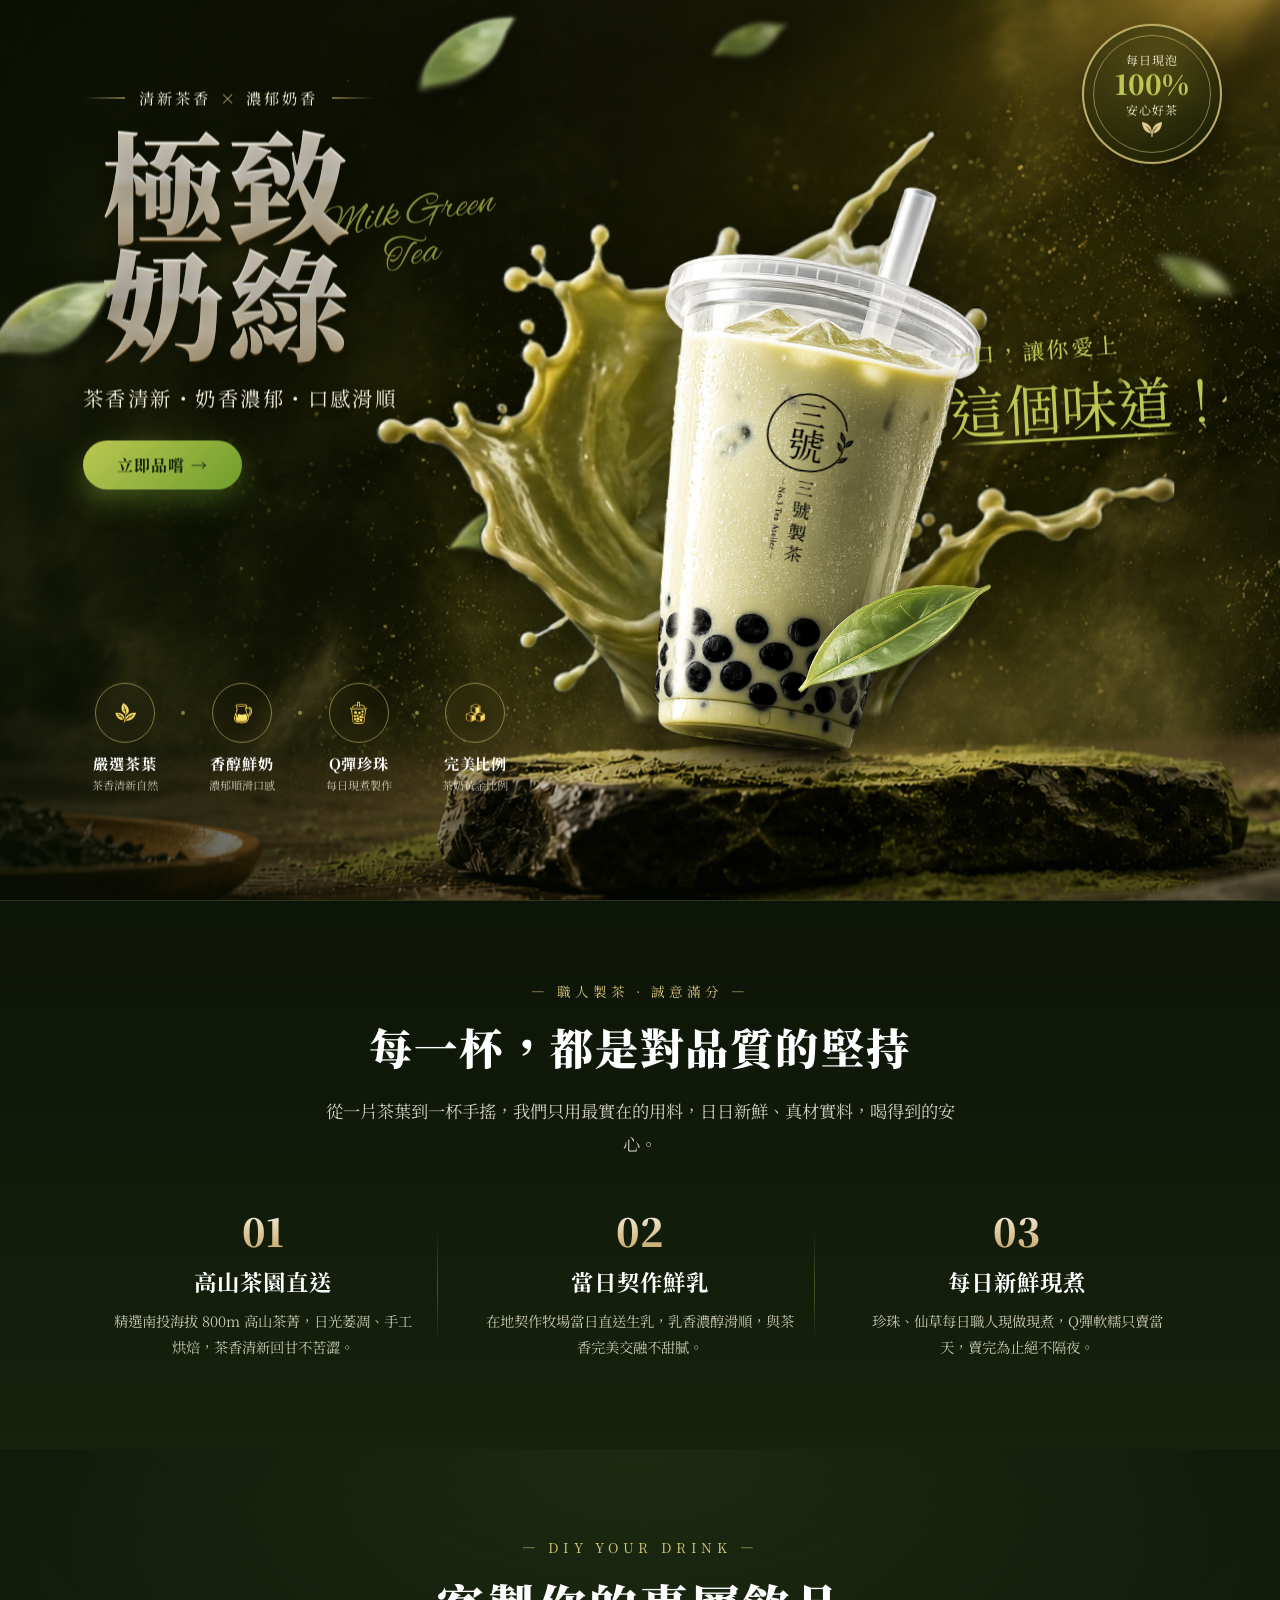
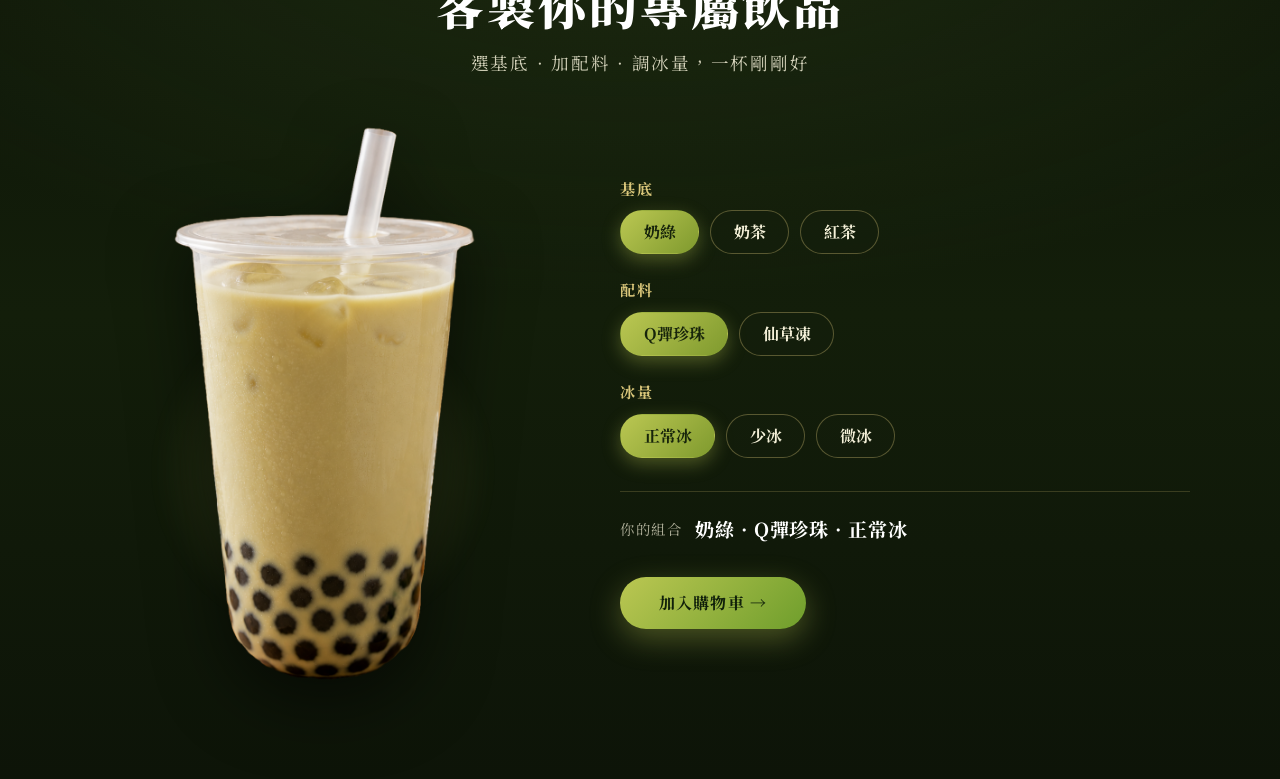
==== site/index.html @ f1a3b2af "Milk green tea landing page: hero, brand story, drink customizer - Parallax hero with splash, floati" ====
<!DOCTYPE html>
<html lang="zh-Hant">
<head>
  <meta charset="UTF-8" />
  <meta name="viewport" content="width=device-width, initial-scale=1.0" />
  <title>極致奶綠 · Milk Green Tea</title>
  <link rel="preconnect" href="https://fonts.googleapis.com" />
  <link rel="preconnect" href="https://fonts.gstatic.com" crossorigin />
  <link href="https://fonts.googleapis.com/css2?family=Alex+Brush&family=Noto+Serif+TC:wght@500;700;900&display=swap" rel="stylesheet" />
  <!-- 辰宇落雁體（emfont，OFL 免費可商用，動態子集化） -->
  <link rel="stylesheet" href="https://font.emtech.cc/css/ChenYuLuoYan" />
  <link rel="stylesheet" href="style.css?v=2" />
</head>
<body>
  <section class="hero" id="hero">
    <!-- 背景層（視差） -->
    <div class="layer layer-bg" data-depth="0.12"></div>
    <div class="hero-vignette"></div>

    <!-- 漂浮葉子（外層滑鼠視差 / 內層 idle 浮動）— 依參考圖：前景清晰、遠景模糊 -->
    <div class="leaf-wrap leaf--tl" data-depth="1.3"><img class="leaf" src="assets/leaf6.png" alt="" /></div>
    <div class="leaf-wrap leaf--ml" data-depth="1.1"><img class="leaf" src="assets/leaf2.png" alt="" /></div>
    <div class="leaf-wrap leaf--tc" data-depth="0.6"><img class="leaf" src="assets/leaf3.png" alt="" /></div>
    <div class="leaf-wrap leaf--r"  data-depth="0.5"><img class="leaf" src="assets/leaf4.png" alt="" /></div>
    <div class="leaf-wrap leaf--bl" data-depth="1.9"><img class="leaf" src="assets/leaf5.png" alt="" /></div>
    <div class="leaf-wrap leaf--br" data-depth="1.6"><img class="leaf" src="assets/leaf1.png" alt="" /></div>

    <!-- 左側文字 -->
    <div class="hero-copy" data-depth="0.25">
      <div class="title-group">
        <div class="eyebrow">
          <span class="line"></span>
          <span>清新茶香 <em>×</em> 濃郁奶香</span>
          <span class="line"></span>
        </div>

        <h1 class="title">
          <span class="title-zh"><span class="tz-line">極致</span><span class="tz-line">奶綠</span></span>
          <span class="title-en">Milk Green<br />Tea</span>
        </h1>
      </div>

      <p class="subtitle">茶香清新・奶香濃郁・口感滑順</p>

      <a class="cta" href="#">立即品嚐 →</a>
    </div>

    <!-- 珍奶（坐在石板上） -->
    <div class="hero-cup" data-depth="0.4" data-base="translateX(-50%)">
      <img class="splash" src="assets/splash.png" alt="" data-depth="0.25" data-base="translate(-50%, -50%)" />
      <div class="cup-stack">
        <img class="cup active" src="assets/MilkGreenTea.png" alt="極致奶綠珍珠奶茶" />
      </div>
    </div>

    <!-- 右上角印章徽章（靜止） -->
    <div class="badge" data-depth="0.35">
      <span class="badge-top">每日現泡</span>
      <span class="badge-big">100%</span>
      <span class="badge-bottom">安心好茶</span>
      <span class="badge-leaf"><img src="assets/leaf.png" alt="" /></span>
    </div>

    <!-- 右側標語（橫排） -->
    <div class="tagline" data-depth="0.3">
      <span class="tagline-sm">一口，讓你愛上</span>
      <span class="tagline-lg">這個味道！</span>
    </div>

    <!-- 左下特色列 -->
    <div class="features" data-depth="0.2">
      <div class="feature">
        <span class="feature-icon"><img src="assets/icon-leaf.png" alt="" /></span>
        <span class="feature-title">嚴選茶葉</span>
        <span class="feature-desc">茶香清新自然</span>
      </div>
      <span class="feature-sep"></span>
      <div class="feature">
        <span class="feature-icon"><img src="assets/icon-milk.png" alt="" /></span>
        <span class="feature-title">香醇鮮奶</span>
        <span class="feature-desc">濃郁順滑口感</span>
      </div>
      <span class="feature-sep"></span>
      <div class="feature">
        <span class="feature-icon"><img src="assets/icon-boba.png" alt="" /></span>
        <span class="feature-title">Q彈珍珠</span>
        <span class="feature-desc">每日現煮製作</span>
      </div>
      <span class="feature-sep"></span>
      <div class="feature">
        <span class="feature-icon"><img src="assets/icon-sugar.png" alt="" /></span>
        <span class="feature-title">完美比例</span>
        <span class="feature-desc">茶奶黃金比例</span>
      </div>
    </div>
  </section>

  <!-- ===== 品牌故事帶 ===== -->
  <section class="story" id="story">
    <div class="story-inner">
      <span class="story-eyebrow">— 職人製茶 · 誠意滿分 —</span>
      <h2 class="story-title">每一杯，都是對品質的堅持</h2>
      <p class="story-lead">從一片茶葉到一杯手搖，我們只用最實在的用料，日日新鮮、真材實料，喝得到的安心。</p>

      <div class="story-grid">
        <div class="story-item">
          <span class="story-no">01</span>
          <h3 class="story-h3">高山茶園直送</h3>
          <p class="story-p">精選南投海拔 800m 高山茶菁，日光萎凋、手工烘焙，茶香清新回甘不苦澀。</p>
        </div>
        <div class="story-item">
          <span class="story-no">02</span>
          <h3 class="story-h3">當日契作鮮乳</h3>
          <p class="story-p">在地契作牧場當日直送生乳，乳香濃醇滑順，與茶香完美交融不甜膩。</p>
        </div>
        <div class="story-item">
          <span class="story-no">03</span>
          <h3 class="story-h3">每日新鮮現煮</h3>
          <p class="story-p">珍珠、仙草每日職人現做現煮，Q彈軟糯只賣當天，賣完為止絕不隔夜。</p>
        </div>
      </div>
    </div>
  </section>

  <!-- ===== 客製化飲品 ===== -->
  <section class="customize" id="customize">
    <div class="cz-inner">
      <div class="cz-head">
        <span class="cz-eyebrow">— DIY YOUR DRINK —</span>
        <h2 class="cz-title">客製你的專屬飲品</h2>
        <p class="cz-sub">選基底 · 加配料 · 調冰量，一杯剛剛好</p>
      </div>

      <div class="cz-body">
        <!-- 即時預覽 -->
        <div class="cz-preview">
          <div class="cz-glow"></div>
          <img id="cz-cup" class="cz-cup" src="assets/milk-green-tea-boba.png" alt="客製化飲品預覽" />
        </div>

        <!-- 選項 -->
        <div class="cz-options">
          <div class="cz-group">
            <span class="cz-label">基底</span>
            <div class="cz-btns" data-group="base">
              <button class="cz-btn is-active" data-value="milkgreen">奶綠</button>
              <button class="cz-btn" data-value="milktea">奶茶</button>
              <button class="cz-btn" data-value="blacktea">紅茶</button>
            </div>
          </div>

          <div class="cz-group">
            <span class="cz-label">配料</span>
            <div class="cz-btns" data-group="topping">
              <button class="cz-btn is-active" data-value="pearl">Q彈珍珠</button>
              <button class="cz-btn" data-value="grass">仙草凍</button>
            </div>
          </div>

          <div class="cz-group">
            <span class="cz-label">冰量</span>
            <div class="cz-btns" data-group="ice">
              <button class="cz-btn is-active" data-value="normal">正常冰</button>
              <button class="cz-btn" data-value="less">少冰</button>
              <button class="cz-btn" data-value="light">微冰</button>
            </div>
          </div>

          <div class="cz-result">
            <span class="cz-result-label">你的組合</span>
            <strong id="cz-summary" class="cz-summary">奶綠 · Q彈珍珠 · 正常冰</strong>
          </div>

          <a class="cz-cta" href="#">加入購物車 →</a>
        </div>
      </div>
    </div>
  </section>

  <script src="script.js?v=8"></script>
</body>
</html>
---- site/style.css ----
:root {
  --green-deep: #1c2a12;
  --green-mid: #3a5220;
  --green-bright: #BBC752;
  --cream: #f4f0d8;
  --gold: #d9c67a;
  --ink: #eaf3d8;
}

* { margin: 0; padding: 0; box-sizing: border-box; }

html { scroll-behavior: smooth; }

body {
  font-family: "Noto Serif TC", serif;
  background: #0d1408;
  color: var(--ink);
  overflow-x: hidden;
}

/* ---------- HERO ---------- */
.hero {
  position: relative;
  width: 100%;
  height: 100vh;
  min-height: 560px;
  overflow: hidden;
  isolation: isolate;
}

/* 背景層：視差用，做大一點留位移空間 */
.layer-bg {
  position: absolute;
  inset: -8% -5% -2% -5%;
  /* 靠底部對齊：讓石板永遠固定在畫面下方，不隨視窗比例漂移 */
  background: url("assets/bg.png") center bottom / cover no-repeat;
  z-index: -3;
  will-change: transform;
}

.hero-vignette {
  position: absolute;
  inset: 0;
  z-index: -2;
  background:
    radial-gradient(120% 90% at 30% 40%, transparent 40%, rgba(8, 14, 4, 0.5) 100%),
    linear-gradient(90deg, rgba(10, 18, 5, 0.72) 0%, rgba(10, 18, 5, 0.12) 45%, transparent 70%);
  pointer-events: none;
}

/* ---------- 左側文字 ---------- */
.hero-copy {
  position: absolute;
  left: 6.5%;
  top: 12%;
  width: min(46%, 620px);
  z-index: 4;
  will-change: transform;
}

/* kicker + 標題成一組，寬度取兩者較寬者，內部置中 → 標題與 kicker 中心對齊 */
.title-group {
  display: inline-block;
  text-align: center;
}

.eyebrow {
  display: flex;
  align-items: center;
  justify-content: center;   /* kicker 內容在組內置中 */
  gap: 0.9rem;
  color: var(--cream);
  font-size: clamp(0.8rem, 1.2vw, 1.1rem);
  letter-spacing: 0.18em;
  margin-bottom: 0.9rem;
}
.eyebrow em { color: var(--gold); font-style: normal; padding: 0 0.15em; }
.eyebrow .line {
  height: 1px; width: 42px;
  background: linear-gradient(90deg, transparent, var(--gold));
}
.eyebrow .line:last-child { background: linear-gradient(90deg, var(--gold), transparent); }

.title {
  position: relative;
  line-height: 0.9;
  margin-bottom: 1.3rem;
  display: inline-block;
}
.title-zh {
  position: relative;
  z-index: 2;                 /* 在 Milk Green Tea 之上 */
  display: block;
  font-weight: 900;
  font-size: clamp(3.8rem, 9.5vw, 8.4rem);
  letter-spacing: 0.04em;
}
/* 每一行各自套用漸層，讓「極致」「奶綠」外觀一致（乾淨淺金→金，無中段亮帶）*/
.tz-line {
  display: block;
  line-height: 1.0;          /* 行框蓋滿字身，避免字上緣被裁切 */
  color: #fff;
  /* 上緣反光帶：白色在 46% 達到最亮，54% 急遽轉暗 → 形成金屬反光線 */
  background: linear-gradient(180deg,
    #e7e2ce 0%,
    #fffdf4 40%,
    #ffffff 46%,
    #d8cca4 54%,     /* 反光線下方陰面 */
    #eddfba 74%,
    #a9884c 100%);
  -webkit-background-clip: text;
  background-clip: text;
  -webkit-text-fill-color: transparent;
  /* 浮雕立體：上緣白邊 + 下緣暗邊 + 柔和落影 */
  text-shadow:
    0 -1px 0 rgba(255, 255, 255, 0.35),
    0 2px 1px rgba(70, 50, 10, 0.35),
    0 6px 20px rgba(0, 0, 0, 0.45);
}
.tz-line + .tz-line { margin-top: -0.04em; }  /* 兩行間距（負值越小越分開）*/
.title-en {
  position: absolute;
  z-index: 1;                 /* 在 極致奶綠 之下 */
  right: -3.5em;              /* 往右移到字與杯之間的空隙 */
  top: 30%;
  transform: rotate(-8deg);
  font-family: "Alex Brush", cursive;
  font-weight: 400;
  font-size: clamp(1.7rem, 3.2vw, 3rem);
  line-height: 1.0;
  color: var(--green-bright);
  opacity: 0.7;
  text-shadow: 0 4px 18px rgba(0,0,0,0.45);
  pointer-events: none;
}

.subtitle {
  font-size: clamp(0.95rem, 1.6vw, 1.4rem);
  color: var(--cream);
  letter-spacing: 0.12em;
  margin-bottom: 1.8rem;
  text-shadow: 0 2px 10px rgba(0,0,0,0.6);
}

.cta {
  display: inline-block;
  padding: 0.8rem 2.1rem;
  border-radius: 999px;
  background: linear-gradient(135deg, var(--green-bright), #6f9e2c);
  color: #10200a;
  font-weight: 700;
  letter-spacing: 0.08em;
  text-decoration: none;
  box-shadow: 0 10px 30px rgba(143, 191, 63, 0.35);
  transition: transform 0.25s ease, box-shadow 0.25s ease;
}
.cta:hover { transform: translateY(-3px); box-shadow: 0 16px 40px rgba(143, 191, 63, 0.5); }

/* ---------- 珍奶（坐在石板上） ---------- */
.hero-cup {
  position: absolute;
  left: 60%;
  bottom: 8%;              /* 杯底位置（數字越大越往上）*/
  transform: translateX(-50%);
  z-index: 3;
  will-change: transform;
}

.splash {
  position: absolute;
  width: 240%;
  left: 52%;
  top: 45%;
  transform: translate(-50%, -50%);
  z-index: -1;               /* 在杯子後方 */
  pointer-events: none;
  filter: drop-shadow(0 12px 24px rgba(0,0,0,0.35));
  will-change: transform;    /* 改由 JS 做滑鼠視差，不再呼吸脈動 */
}

.cup-stack {
  position: relative;
  width: clamp(280px, 26vw, 345px);
  aspect-ratio: 489 / 919;   /* 對齊裁切後的珍奶圖比例（窄高）*/
  transform: translateX(40px) translateY(10px) rotate(5deg);   /* 位移 + 向右旋轉 */
}
.cup {
  position: absolute;
  inset: 0;
  width: 100%;
  height: 100%;
  object-fit: contain;
  object-position: bottom;
  filter: drop-shadow(0 26px 40px rgba(0, 0, 0, 0.55));
  opacity: 0;
  visibility: hidden;
}
.cup.active { opacity: 1; visibility: visible; }

/* ---------- 葉子 ---------- */
/* 外層 wrapper：由 JS 控制滑鼠視差位移 */
.leaf-wrap {
  position: absolute;
  z-index: 2;
  pointer-events: none;
  will-change: transform;
}
/* 內層 img：CSS idle 浮動（與 wrapper 的 transform 疊加不衝突） */
.leaf {
  display: block;
  width: 100%;
  filter: drop-shadow(0 10px 16px rgba(0,0,0,0.45));
  will-change: transform;
}
/* 依參考圖重新配置葉子位置 */
.leaf--tl { top: 10%;   left: 30%;  width: 160px; z-index: 2; }  /* 上方，濃郁奶香左下 */
.leaf--ml { bottom: 25%; left: 35%; width: 100px; z-index: 2; }  /* 「致」右側（英文旁）*/
.leaf--tc { top: 5%;    left: 55%;  width: 90px;  z-index: 1; }  /* 杯蓋右上（遠景模糊）*/
.leaf--r  { top: 30%;   right: 3%;  width: 95px;  z-index: 1; }  /* 最右側，標語旁 */
.leaf--bl { bottom: 36%; left: -3%; width: 180px; z-index: 5; }  /* 左下，奶綠左側 */
.leaf--br { bottom: 2%;  left: 62%; width: 200px; z-index: 5; }  /* 石板右下，杯底旁 */

/* 前景葉子：底部漸層霧化，讓葉子淡入背景霧氣（leaf--br 已移除霧化，保持清晰）*/
.leaf--bl .leaf {
  filter: blur(0.4px) drop-shadow(0 10px 16px rgba(0,0,0,0.45));
  -webkit-mask-image: linear-gradient(205deg, #000 42%, rgba(0,0,0,0.35) 74%, transparent 96%);
          mask-image: linear-gradient(205deg, #000 42%, rgba(0,0,0,0.35) 74%, transparent 96%);
}

/* 遠景 / 半景葉子：加景深模糊 + 半透明 */
.leaf--ml .leaf { filter: blur(1.5px) drop-shadow(0 8px 14px rgba(0,0,0,0.4)); opacity: 0.85; }
.leaf--tc .leaf { filter: blur(2.5px) drop-shadow(0 6px 12px rgba(0,0,0,0.4)); opacity: 0.7; }
.leaf--r  .leaf { filter: blur(4px)   drop-shadow(0 6px 12px rgba(0,0,0,0.4)); opacity: 0.8; }

.leaf--tl .leaf { animation: float1 7s   ease-in-out infinite; }
.leaf--ml .leaf { animation: float2 6s   ease-in-out infinite; }
.leaf--tc .leaf { animation: float3 8s   ease-in-out infinite; }
.leaf--r  .leaf { animation: float2 7.5s ease-in-out infinite; }
.leaf--bl .leaf { animation: float1 6.5s ease-in-out infinite; }
.leaf--br .leaf { animation: float3 7s   ease-in-out infinite; }

@keyframes float1 {
  0%,100% { transform: translateY(0) rotate(-6deg); }
  50%     { transform: translateY(-14px) rotate(3deg); }
}
@keyframes float2 {
  0%,100% { transform: translateY(0) rotate(8deg); }
  50%     { transform: translateY(-11px) rotate(-5deg); }
}
@keyframes float3 {
  0%,100% { transform: translateY(0) rotate(3deg); }
  50%     { transform: translateY(-17px) rotate(-8deg); }
}

/* ---------- 徽章（靜止） ---------- */
.badge {
  position: absolute;
  top: 6%;
  right: 4.5%;
  width: 140px;
  height: 140px;
  padding: 14px;            /* 文字與邊框留白 */
  border-radius: 50%;
  border: 2px solid rgba(217, 198, 122, 0.85);
  background: radial-gradient(circle at 50% 40%, rgba(40, 60, 20, 0.32), rgba(15, 25, 8, 0.45));
  backdrop-filter: blur(7px);   /* 霧玻璃霧化 */
  display: flex;
  flex-direction: column;
  align-items: center;
  justify-content: center;
  text-align: center;
  color: var(--cream);
  z-index: 5;
  box-shadow: 0 10px 30px rgba(0,0,0,0.4);
  will-change: transform;
}
/* 內圈細環 */
.badge::before {
  content: "";
  position: absolute;
  inset: 9px;
  border-radius: 50%;
  border: 1px solid rgba(217, 198, 122, 0.55);
  pointer-events: none;
}
.badge-top, .badge-bottom { font-size: 0.75rem; letter-spacing: 0.1em; }
.badge-big { font-size: 1.7rem; font-weight: 900; color: var(--green-bright); line-height: 1.2; }
.badge-leaf { margin-top: 0.25rem; line-height: 0; }
.badge-leaf img { width: 20px; height: auto; display: block; }

/* ---------- 橫排標語 ---------- */
.tagline {
  position: absolute;
  right: 4%;
  top: 40%;
  z-index: 4;
  display: flex;
  flex-direction: column;
  align-items: flex-end;
  text-align: right;
  will-change: transform;
}
.tagline-sm {
  font-family: "ChenYuLuoYan", "Noto Serif TC", serif;
  font-size: clamp(1.1rem, 1.7vw, 1.6rem);
  font-weight: 500;
  letter-spacing: 0.12em;
  color: var(--green-bright);
  margin-right: 5em;        /* 往左錯開 */
  transform: rotate(-4deg);
  text-shadow: 0 2px 10px rgba(0,0,0,0.6);
}
.tagline-lg {
  position: relative;
  font-family: "ChenYuLuoYan", "Noto Serif TC", serif;
  font-size: clamp(2.6rem, 4.4vw, 4.4rem);
  color: var(--green-bright);
  line-height: 1.1;
  margin-top: 0.15em;
  transform: rotate(-3deg);
  text-shadow: 0 3px 16px rgba(0,0,0,0.6);
}
.tagline-lg::after {         /* 手繪底線 */
  content: "";
  position: absolute;
  left: 0.1em;
  right: 0.9em;
  bottom: -0.08em;
  height: 3px;
  background: linear-gradient(90deg, transparent, var(--green-bright) 20%, var(--green-bright) 85%, transparent);
  border-radius: 3px;
  transform: skewX(-14deg);
}

/* ---------- 左下特色 ---------- */
.features {
  position: absolute;
  left: 6.5%;
  bottom: 10%;
  display: flex;
  align-items: center;
  gap: 0.9rem;
  z-index: 4;
  max-width: 90vw;
  will-change: transform;
}
.feature {
  display: flex;
  flex-direction: column;
  align-items: center;
  text-align: center;
  min-width: 84px;
}
/* 圓圈線稿圖示 */
.feature-icon {
  width: 60px;
  height: 60px;
  border-radius: 50%;
  border: 1px solid rgba(217, 198, 122, 0.55);
  /* 圈內霧化：只保留霧玻璃模糊，不加內部漸層 */
  backdrop-filter: blur(7px);
  display: flex;
  align-items: center;
  justify-content: center;
  margin-bottom: 0.6rem;
}
.feature-icon img {
  width: 58%;
  height: 58%;
  object-fit: contain;
  filter: drop-shadow(0 2px 5px rgba(0,0,0,0.4));
}
.feature-title { font-weight: 700; font-size: 0.95rem; color: #fff; letter-spacing: 0.05em; }
.feature-desc { font-size: 0.7rem; color: var(--cream); opacity: 0.8; margin-top: 0.2rem; }
/* 圓圈間的小圓點 */
.feature-sep {
  align-self: flex-start;
  margin-top: 28px;
  width: 4px;
  height: 4px;
  border-radius: 50%;
  background: rgba(217, 198, 122, 0.6);
  flex: 0 0 auto;
}

/* ---------- RWD ---------- */
@media (max-width: 860px) {
  .hero {
    height: auto;
    min-height: 135vh;          /* 拉高，讓珍奶能絕對定位坐在底部石頭上 */
    padding: 8.5rem 0 0;
  }

  .hero-copy {
    position: relative;
    left: auto; top: auto;
    width: 90%;
    margin: -7vh auto;
    text-align: center;
    z-index: 4;
  }
  .title-group { display: block; }
  .eyebrow { justify-content: center; font-size: 0.85rem; }
  /* inline-block：讓 .title 縮到剛好包住四個字，.title-en 的 left:100% 才會固定貼著文字右緣 */
  .title { display: inline-block; margin-bottom: 0.2rem; }
  .title-zh { font-size: clamp(5.2rem, 10.5vw, 8.4rem); }  /* 手機版微微加大 */
  /* 英文疊在中文右側（同桌機風格） */
  .title-en {
    position: absolute;
    left: 100%; right: auto; bottom: auto;
    top: 24%;
    margin-left: -0.5em;      /* 與中文的水平間距 */
    text-align: left;
    transform: rotate(-8deg);
    font-size: clamp(1.4rem, 6vw, 2rem);
    opacity: 0.7;
    white-space: nowrap;
  }
  .subtitle { margin: 0.8rem 0 0; }   /* 與標題間距 */
  .cta { margin-top: 1.8rem; }        /* 與按鈕拉開 */

  .hero-cup {
    position: absolute;
    left: 50%;
    bottom: 20%;                 /* 石頭約在底部 20% 處 → 珍奶坐在石頭上 */
    top: auto;
    transform: translateX(-50%);
    margin: 0;
    display: flex;
    justify-content: center;
    z-index: 3;
  }
  /* 置中（清掉桌機的 translateX/Y 位移），保留旋轉 */
  .cup-stack { width: min(75vw, 280px); transform: translateY(120px) rotate(5deg); }
  .splash { width: 260%; top: 65%; bottom: auto; }

  .badge {
    top: 80vh; right: 40px;
    width: 102px; height: 102px;
    padding: 11px;           /* 文字與邊框留白 */
  }
  .badge::before { inset: 6px; }
  .badge-big { font-size: 1.35rem; }
  .badge-top, .badge-bottom { font-size: 0.64rem; }
  .badge-leaf { font-size: 0.72rem; }

  .tagline { display: none; }

  /* 特色列：絕對定位在最底、單排 4 個，疊在 splash 之上 */
  .features {
    position: absolute;
    left: 50%;
    bottom: 3%;
    top: auto;
    transform: translateX(-50%);
    z-index: 6;
    display: flex;
    align-items: flex-start;
    justify-content: center;
    gap: 0.55rem;
    width: 96%;
    margin: 0;
    padding: 0;
  }
  .feature { min-width: 0; flex: 1 1 0; }
  .feature-icon { width: 48px; height: 48px; margin-bottom: 0.35rem; }
  .feature-title { font-size: 0.78rem; }
  .feature-desc { display: none; }
  .feature-sep { display: none; }

  /* 手機版重新配置葉子座標，讓它們散佈在標題與珍奶周圍 */
  .leaf--ml, .leaf--tc, .leaf--r, .leaf--bl, .leaf--br { display: block; }
  .leaf--tl { top: 9%;   bottom: auto; left: 4%;   right: auto; width: 114px; }  /* 標題左上 */
  .leaf--tc { top: 17%;  bottom: auto; left: auto; right: 5%;   width: 84px;  }  /* 標題右側（模糊遠景）*/
  .leaf--ml { top: 40%;  bottom: auto; left: 3%;   right: auto; width: 90px;  }  /* 中段左 */
  .leaf--r  { top: 46%;  bottom: auto; left: auto; right: 3%;   width: 108px; }  /* 中段右（模糊遠景）*/
  .leaf--bl { display: none; }  /* 手機隱藏 */
  .leaf--br { top: auto; bottom: 6%;   left: auto; right: 18%;  width: 140px; }  /* 珍奶右下 */
}

/* ==================== 客製化飲品 ==================== */
.customize {
  position: relative;
  background:
    radial-gradient(120% 80% at 50% 0%, rgba(58, 82, 32, 0.35), transparent 60%),
    linear-gradient(180deg, #0d1408 0%, #131e0a 50%, #0d1408 100%);
  color: var(--ink);
  padding: 5.5rem 5% 6rem;
  overflow: hidden;
}
.cz-inner { width: min(1100px, 100%); margin: 0 auto; }

.cz-head { text-align: center; margin-bottom: 3rem; }
.cz-eyebrow {
  display: block;
  color: var(--gold);
  letter-spacing: 0.35em;
  font-size: 0.85rem;
  margin-bottom: 0.8rem;
}
.cz-title {
  font-family: "Noto Serif TC", serif;
  font-weight: 900;
  font-size: clamp(1.9rem, 4vw, 3rem);
  color: #fff;
  letter-spacing: 0.06em;
}
.cz-title-en, .cz-sub {
  color: var(--cream);
}
.cz-sub {
  margin-top: 0.7rem;
  font-size: clamp(0.9rem, 1.5vw, 1.1rem);
  letter-spacing: 0.1em;
  opacity: 0.85;
}

.cz-body {
  display: grid;
  grid-template-columns: 0.9fr 1.1fr;
  gap: clamp(2rem, 5vw, 4rem);
  align-items: center;
}

/* 預覽 */
.cz-preview {
  position: relative;
  display: flex;
  justify-content: center;
  align-items: flex-end;
  min-height: 420px;
}
.cz-glow {
  position: absolute;
  width: 82%;
  aspect-ratio: 1;
  left: 50%;
  bottom: 4%;
  transform: translateX(-50%);
  background: radial-gradient(circle, rgba(187, 199, 82, 0.28), transparent 62%);
  filter: blur(8px);
  z-index: 0;
}
.cz-cup {
  position: relative;
  z-index: 1;
  width: clamp(220px, 24vw, 320px);
  filter: drop-shadow(0 24px 34px rgba(0, 0, 0, 0.55));
  transition: opacity 0.16s ease, transform 0.16s ease;
  transform-origin: 50% 85%;
}
/* 離場：快速縮小淡出 */
.cz-cup.is-out { opacity: 0; transform: scale(0.85) translateY(8px); }
/* 進場：從小放大回彈（overshoot） */
.cz-cup.is-in { animation: czPopIn 0.52s cubic-bezier(0.34, 1.56, 0.64, 1); }
@keyframes czPopIn {
  0%   { opacity: 0; transform: scale(0.85) translateY(8px); }
  100% { opacity: 1; transform: scale(1) translateY(0); }
}

/* 選項 */
.cz-options { display: flex; flex-direction: column; gap: 1.6rem; }
.cz-group { display: flex; flex-direction: column; gap: 0.7rem; }
.cz-label {
  font-size: 0.95rem;
  color: var(--gold);
  letter-spacing: 0.15em;
  font-weight: 700;
}
.cz-btns { display: flex; flex-wrap: wrap; gap: 0.7rem; }
.cz-btn {
  font-family: "Noto Serif TC", serif;
  font-size: 1rem;
  font-weight: 700;
  color: var(--cream);
  padding: 0.6rem 1.4rem;
  border-radius: 999px;
  border: 1px solid rgba(217, 198, 122, 0.35);
  background: rgba(20, 30, 12, 0.5);
  cursor: pointer;
  transition: all 0.25s ease;
}
.cz-btn:hover { border-color: var(--green-bright); color: #fff; }
.cz-btn.is-active {
  background: linear-gradient(135deg, var(--green-bright), #7f9a2e);
  color: #17240b;
  border-color: transparent;
  box-shadow: 0 6px 18px rgba(187, 199, 82, 0.35);
}

.cz-result {
  display: flex;
  align-items: center;
  gap: 0.8rem;
  margin-top: 0.5rem;
  padding-top: 1.4rem;
  border-top: 1px solid rgba(217, 198, 122, 0.2);
}
.cz-result-label { color: var(--cream); opacity: 0.7; font-size: 0.9rem; letter-spacing: 0.1em; }
.cz-summary { color: #fff; font-size: 1.2rem; letter-spacing: 0.05em; }

.cz-cta {
  display: inline-block;
  align-self: flex-start;
  margin-top: 0.6rem;
  padding: 0.9rem 2.4rem;
  border-radius: 999px;
  background: linear-gradient(135deg, var(--green-bright), #6f9e2c);
  color: #10200a;
  font-weight: 700;
  letter-spacing: 0.08em;
  text-decoration: none;
  box-shadow: 0 10px 30px rgba(187, 199, 82, 0.35);
  transition: transform 0.25s ease, box-shadow 0.25s ease;
}
.cz-cta:hover { transform: translateY(-3px); box-shadow: 0 16px 40px rgba(187, 199, 82, 0.5); }

@media (max-width: 860px) {
  .customize { padding: 4rem 6% 4.5rem; }
  .cz-head { margin-bottom: 2rem; }
  .cz-body { grid-template-columns: 1fr; gap: 2rem; }
  .cz-preview { min-height: 320px; }
  .cz-options { align-items: center; text-align: center; }
  .cz-group { align-items: center; }
  .cz-btns { justify-content: center; }
  .cz-result { justify-content: center; flex-wrap: wrap; gap: 0.4rem; }
  .cz-cta { align-self: center; }
}

/* ==================== 品牌故事帶 ==================== */
.story {
  position: relative;
  background: linear-gradient(180deg, #0d1408 0%, #16220c 100%);
  color: var(--ink);
  padding: 5rem 5% 5.5rem;
  text-align: center;
  border-top: 1px solid rgba(217, 198, 122, 0.12);
}
.story-inner { width: min(1080px, 100%); margin: 0 auto; }
.story-eyebrow {
  display: block;
  color: var(--gold);
  letter-spacing: 0.3em;
  font-size: 0.85rem;
  margin-bottom: 0.9rem;
}
.story-title {
  font-family: "Noto Serif TC", serif;
  font-weight: 900;
  font-size: clamp(1.7rem, 3.6vw, 2.7rem);
  color: #fff;
  letter-spacing: 0.05em;
}
.story-lead {
  max-width: 640px;
  margin: 1.1rem auto 0;
  color: var(--cream);
  font-size: clamp(0.92rem, 1.5vw, 1.08rem);
  line-height: 1.9;
  opacity: 0.85;
}
.story-grid {
  display: grid;
  grid-template-columns: repeat(3, 1fr);
  gap: clamp(1.5rem, 4vw, 3.5rem);
  margin-top: 3.2rem;
}
.story-item {
  position: relative;
  padding: 0 0.5rem;
}
.story-item:not(:last-child)::after {
  content: "";
  position: absolute;
  right: clamp(-0.75rem, -2vw, -1.75rem);
  top: 12%;
  height: 76%;
  width: 1px;
  background: linear-gradient(transparent, rgba(217, 198, 122, 0.3), transparent);
}
.story-no {
  display: block;
  font-family: "Noto Serif TC", serif;
  font-weight: 900;
  font-size: 2.4rem;
  line-height: 1;
  background: linear-gradient(180deg, #f4eeda, #c8a86a);
  -webkit-background-clip: text;
  background-clip: text;
  -webkit-text-fill-color: transparent;
  margin-bottom: 0.9rem;
}
.story-h3 {
  font-family: "Noto Serif TC", serif;
  font-weight: 700;
  font-size: clamp(1.1rem, 1.9vw, 1.4rem);
  color: #fff;
  letter-spacing: 0.05em;
  margin-bottom: 0.7rem;
}
.story-p {
  color: var(--cream);
  font-size: 0.9rem;
  line-height: 1.85;
  opacity: 0.8;
}

@media (max-width: 860px) {
  .story { padding: 3.5rem 8% 4rem; }
  .story-grid {
    grid-template-columns: 1fr;
    gap: 2rem;
    margin-top: 2.4rem;
  }
  .story-item:not(:last-child)::after {
    right: auto; top: auto;
    left: 50%; bottom: -1rem;
    transform: translateX(-50%);
    width: 60%; height: 1px;
    background: linear-gradient(90deg, transparent, rgba(217,198,122,0.3), transparent);
  }
  .story-no { font-size: 2rem; }
}
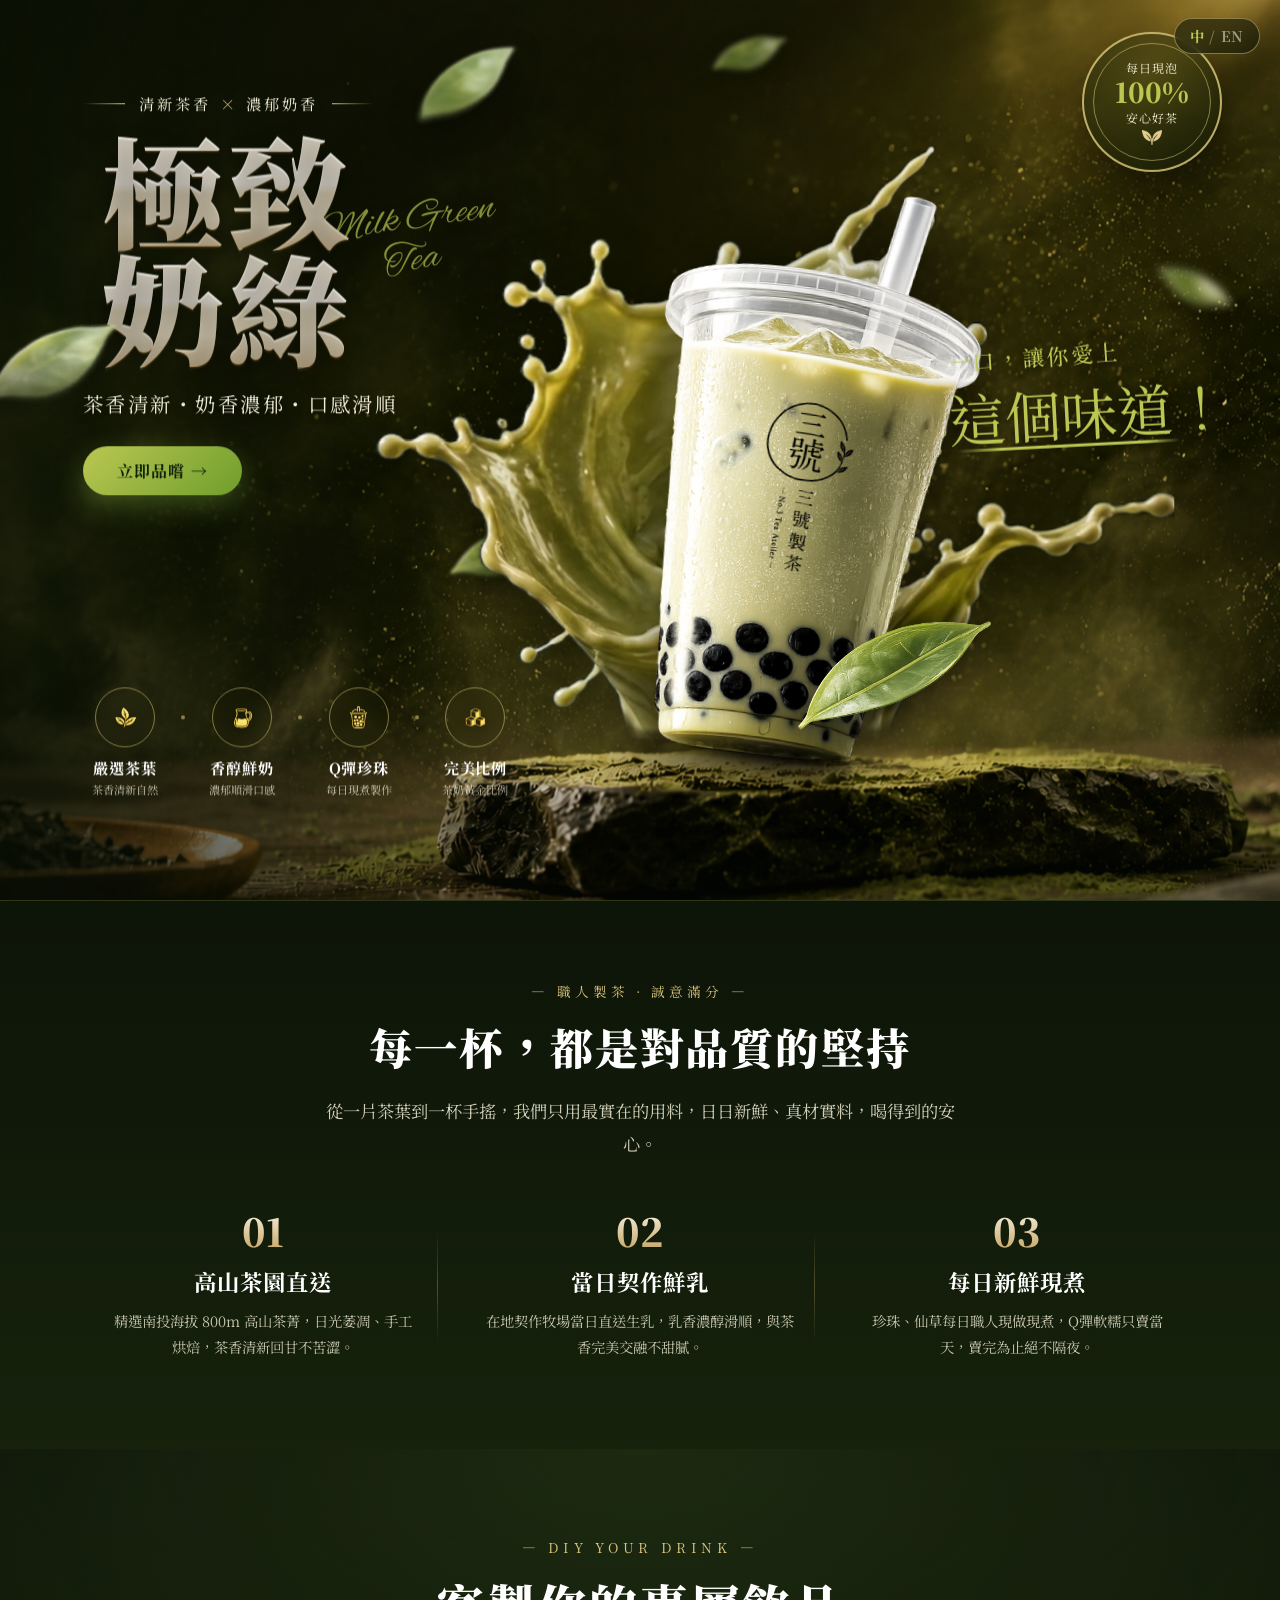
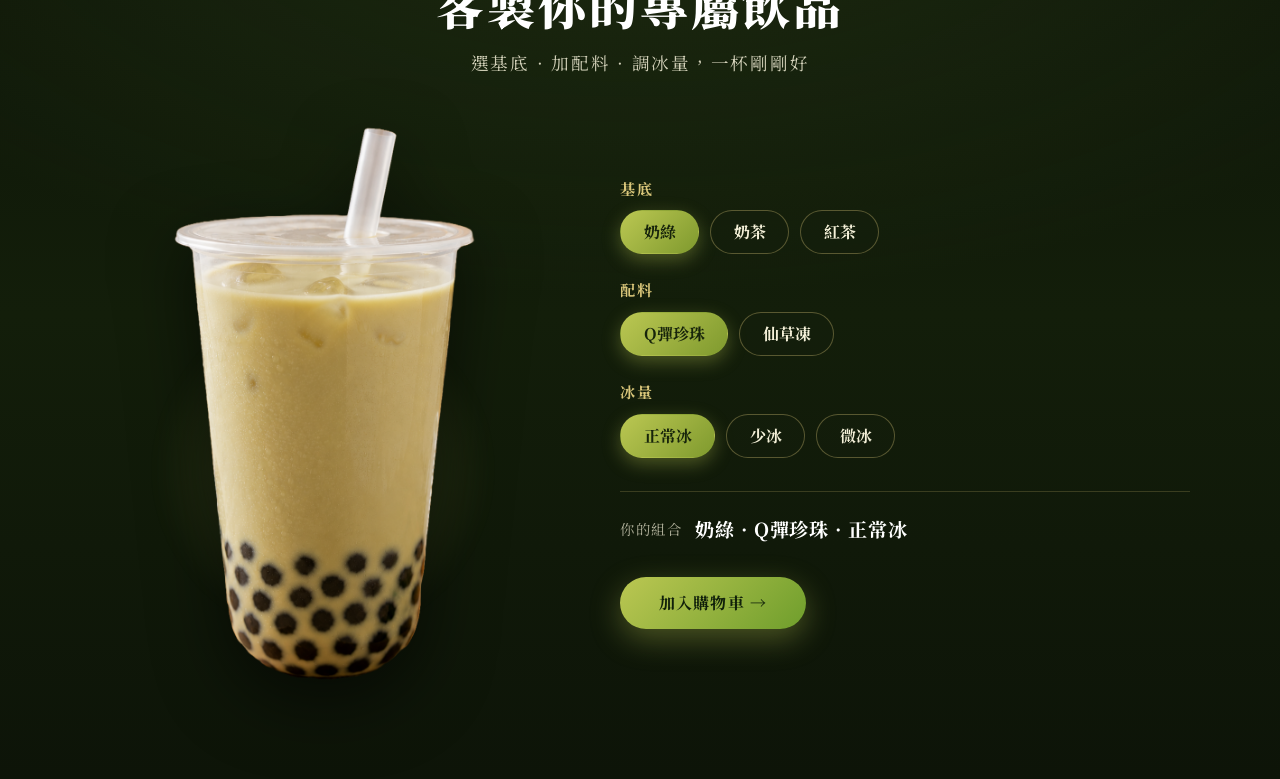
==== commit 2e3b6978: "Add bilingual (中/EN) toggle with British English version - Language toggle button, data-i18n diction" ====
--- a/site/index.html
+++ b/site/index.html
@@ -6,12 +6,17 @@
   <title>極致奶綠 · Milk Green Tea</title>
   <link rel="preconnect" href="https://fonts.googleapis.com" />
   <link rel="preconnect" href="https://fonts.gstatic.com" crossorigin />
-  <link href="https://fonts.googleapis.com/css2?family=Alex+Brush&family=Noto+Serif+TC:wght@500;700;900&display=swap" rel="stylesheet" />
+  <link href="https://fonts.googleapis.com/css2?family=Alex+Brush&family=Cormorant+Garamond:wght@500;600;700&family=Noto+Serif+TC:wght@500;700;900&family=Playfair+Display:wght@600;700;800;900&display=swap" rel="stylesheet" />
   <!-- 辰宇落雁體（emfont，OFL 免費可商用，動態子集化） -->
   <link rel="stylesheet" href="https://font.emtech.cc/css/ChenYuLuoYan" />
-  <link rel="stylesheet" href="style.css?v=2" />
+  <link rel="stylesheet" href="style.css?v=3" />
 </head>
 <body>
+  <!-- 語言切換 -->
+  <button class="lang-toggle" id="langToggle" type="button" aria-label="Switch language">
+    <span class="lang-zh-opt">中</span><span class="lang-sep">/</span><span class="lang-en-opt">EN</span>
+  </button>
+
   <section class="hero" id="hero">
     <!-- 背景層（視差） -->
     <div class="layer layer-bg" data-depth="0.12"></div>
@@ -30,19 +35,19 @@
       <div class="title-group">
         <div class="eyebrow">
           <span class="line"></span>
-          <span>清新茶香 <em>×</em> 濃郁奶香</span>
+          <span data-i18n="eb">清新茶香 <em>×</em> 濃郁奶香</span>
           <span class="line"></span>
         </div>
 
         <h1 class="title">
-          <span class="title-zh"><span class="tz-line">極致</span><span class="tz-line">奶綠</span></span>
-          <span class="title-en">Milk Green<br />Tea</span>
+          <span class="title-zh" data-i18n="title"><span class="tz-line">極致</span><span class="tz-line">奶綠</span></span>
+          <span class="title-en" data-i18n="titleScript">Milk Green<br />Tea</span>
         </h1>
       </div>
 
-      <p class="subtitle">茶香清新・奶香濃郁・口感滑順</p>
+      <p class="subtitle" data-i18n="sub">茶香清新・奶香濃郁・口感滑順</p>
 
-      <a class="cta" href="#">立即品嚐 →</a>
+      <a class="cta" href="#" data-i18n="cta">立即品嚐 →</a>
     </div>
 
     <!-- 珍奶（坐在石板上） -->
@@ -55,42 +60,42 @@
 
     <!-- 右上角印章徽章（靜止） -->
     <div class="badge" data-depth="0.35">
-      <span class="badge-top">每日現泡</span>
+      <span class="badge-top" data-i18n="bTop">每日現泡</span>
       <span class="badge-big">100%</span>
-      <span class="badge-bottom">安心好茶</span>
+      <span class="badge-bottom" data-i18n="bBot">安心好茶</span>
       <span class="badge-leaf"><img src="assets/leaf.png" alt="" /></span>
     </div>
 
     <!-- 右側標語（橫排） -->
     <div class="tagline" data-depth="0.3">
-      <span class="tagline-sm">一口，讓你愛上</span>
-      <span class="tagline-lg">這個味道！</span>
+      <span class="tagline-sm" data-i18n="tagSm">一口，讓你愛上</span>
+      <span class="tagline-lg" data-i18n="tagLg">這個味道！</span>
     </div>
 
     <!-- 左下特色列 -->
     <div class="features" data-depth="0.2">
       <div class="feature">
         <span class="feature-icon"><img src="assets/icon-leaf.png" alt="" /></span>
-        <span class="feature-title">嚴選茶葉</span>
-        <span class="feature-desc">茶香清新自然</span>
+        <span class="feature-title" data-i18n="f1">嚴選茶葉</span>
+        <span class="feature-desc" data-i18n="f1d">茶香清新自然</span>
       </div>
       <span class="feature-sep"></span>
       <div class="feature">
         <span class="feature-icon"><img src="assets/icon-milk.png" alt="" /></span>
-        <span class="feature-title">香醇鮮奶</span>
-        <span class="feature-desc">濃郁順滑口感</span>
+        <span class="feature-title" data-i18n="f2">香醇鮮奶</span>
+        <span class="feature-desc" data-i18n="f2d">濃郁順滑口感</span>
       </div>
       <span class="feature-sep"></span>
       <div class="feature">
         <span class="feature-icon"><img src="assets/icon-boba.png" alt="" /></span>
-        <span class="feature-title">Q彈珍珠</span>
-        <span class="feature-desc">每日現煮製作</span>
+        <span class="feature-title" data-i18n="f3">Q彈珍珠</span>
+        <span class="feature-desc" data-i18n="f3d">每日現煮製作</span>
       </div>
       <span class="feature-sep"></span>
       <div class="feature">
         <span class="feature-icon"><img src="assets/icon-sugar.png" alt="" /></span>
-        <span class="feature-title">完美比例</span>
-        <span class="feature-desc">茶奶黃金比例</span>
+        <span class="feature-title" data-i18n="f4">完美比例</span>
+        <span class="feature-desc" data-i18n="f4d">茶奶黃金比例</span>
       </div>
     </div>
   </section>
@@ -98,25 +103,25 @@
   <!-- ===== 品牌故事帶 ===== -->
   <section class="story" id="story">
     <div class="story-inner">
-      <span class="story-eyebrow">— 職人製茶 · 誠意滿分 —</span>
-      <h2 class="story-title">每一杯，都是對品質的堅持</h2>
-      <p class="story-lead">從一片茶葉到一杯手搖，我們只用最實在的用料，日日新鮮、真材實料，喝得到的安心。</p>
+      <span class="story-eyebrow" data-i18n="sEb">— 職人製茶 · 誠意滿分 —</span>
+      <h2 class="story-title" data-i18n="sTitle">每一杯，都是對品質的堅持</h2>
+      <p class="story-lead" data-i18n="sLead">從一片茶葉到一杯手搖，我們只用最實在的用料，日日新鮮、真材實料，喝得到的安心。</p>
 
       <div class="story-grid">
         <div class="story-item">
           <span class="story-no">01</span>
-          <h3 class="story-h3">高山茶園直送</h3>
-          <p class="story-p">精選南投海拔 800m 高山茶菁，日光萎凋、手工烘焙，茶香清新回甘不苦澀。</p>
+          <h3 class="story-h3" data-i18n="s1h">高山茶園直送</h3>
+          <p class="story-p" data-i18n="s1p">精選南投海拔 800m 高山茶菁，日光萎凋、手工烘焙，茶香清新回甘不苦澀。</p>
         </div>
         <div class="story-item">
           <span class="story-no">02</span>
-          <h3 class="story-h3">當日契作鮮乳</h3>
-          <p class="story-p">在地契作牧場當日直送生乳，乳香濃醇滑順，與茶香完美交融不甜膩。</p>
+          <h3 class="story-h3" data-i18n="s2h">當日契作鮮乳</h3>
+          <p class="story-p" data-i18n="s2p">在地契作牧場當日直送生乳，乳香濃醇滑順，與茶香完美交融不甜膩。</p>
         </div>
         <div class="story-item">
           <span class="story-no">03</span>
-          <h3 class="story-h3">每日新鮮現煮</h3>
-          <p class="story-p">珍珠、仙草每日職人現做現煮，Q彈軟糯只賣當天，賣完為止絕不隔夜。</p>
+          <h3 class="story-h3" data-i18n="s3h">每日新鮮現煮</h3>
+          <p class="story-p" data-i18n="s3p">珍珠、仙草每日職人現做現煮，Q彈軟糯只賣當天，賣完為止絕不隔夜。</p>
         </div>
       </div>
     </div>
@@ -127,8 +132,8 @@
     <div class="cz-inner">
       <div class="cz-head">
         <span class="cz-eyebrow">— DIY YOUR DRINK —</span>
-        <h2 class="cz-title">客製你的專屬飲品</h2>
-        <p class="cz-sub">選基底 · 加配料 · 調冰量，一杯剛剛好</p>
+        <h2 class="cz-title" data-i18n="czTitle">客製你的專屬飲品</h2>
+        <p class="cz-sub" data-i18n="czSub">選基底 · 加配料 · 調冰量，一杯剛剛好</p>
       </div>
 
       <div class="cz-body">
@@ -141,42 +146,42 @@
         <!-- 選項 -->
         <div class="cz-options">
           <div class="cz-group">
-            <span class="cz-label">基底</span>
+            <span class="cz-label" data-i18n="czBase">基底</span>
             <div class="cz-btns" data-group="base">
-              <button class="cz-btn is-active" data-value="milkgreen">奶綠</button>
-              <button class="cz-btn" data-value="milktea">奶茶</button>
-              <button class="cz-btn" data-value="blacktea">紅茶</button>
+              <button class="cz-btn is-active" data-value="milkgreen" data-i18n="bMilkgreen">奶綠</button>
+              <button class="cz-btn" data-value="milktea" data-i18n="bMilktea">奶茶</button>
+              <button class="cz-btn" data-value="blacktea" data-i18n="bBlacktea">紅茶</button>
             </div>
           </div>
 
           <div class="cz-group">
-            <span class="cz-label">配料</span>
+            <span class="cz-label" data-i18n="czTopping">配料</span>
             <div class="cz-btns" data-group="topping">
-              <button class="cz-btn is-active" data-value="pearl">Q彈珍珠</button>
-              <button class="cz-btn" data-value="grass">仙草凍</button>
+              <button class="cz-btn is-active" data-value="pearl" data-i18n="tPearl">Q彈珍珠</button>
+              <button class="cz-btn" data-value="grass" data-i18n="tGrass">仙草凍</button>
             </div>
           </div>
 
           <div class="cz-group">
-            <span class="cz-label">冰量</span>
+            <span class="cz-label" data-i18n="czIce">冰量</span>
             <div class="cz-btns" data-group="ice">
-              <button class="cz-btn is-active" data-value="normal">正常冰</button>
-              <button class="cz-btn" data-value="less">少冰</button>
-              <button class="cz-btn" data-value="light">微冰</button>
+              <button class="cz-btn is-active" data-value="normal" data-i18n="iNormal">正常冰</button>
+              <button class="cz-btn" data-value="less" data-i18n="iLess">少冰</button>
+              <button class="cz-btn" data-value="light" data-i18n="iLight">微冰</button>
             </div>
           </div>
 
           <div class="cz-result">
-            <span class="cz-result-label">你的組合</span>
+            <span class="cz-result-label" data-i18n="czResult">你的組合</span>
             <strong id="cz-summary" class="cz-summary">奶綠 · Q彈珍珠 · 正常冰</strong>
           </div>
 
-          <a class="cz-cta" href="#">加入購物車 →</a>
+          <a class="cz-cta" href="#" data-i18n="czCta">加入購物車 →</a>
         </div>
       </div>
     </div>
   </section>
 
-  <script src="script.js?v=8"></script>
+  <script src="script.js?v=9"></script>
 </body>
 </html>
--- a/site/style.css
+++ b/site/style.css
@@ -721,3 +721,75 @@
   }
   .story-no { font-size: 2rem; }
 }
+
+/* ==================== 語言切換 + 英文版 ==================== */
+.lang-toggle {
+  position: fixed;
+  top: 18px; right: 20px;
+  z-index: 200;
+  display: flex; align-items: center; gap: 0.35em;
+  padding: 0.4rem 0.95rem;
+  border-radius: 999px;
+  border: 1px solid rgba(217, 198, 122, 0.5);
+  background: rgba(13, 20, 8, 0.55);
+  backdrop-filter: blur(6px);
+  color: var(--cream);
+  font-family: "Noto Serif TC", serif;
+  font-size: 0.9rem; font-weight: 700; letter-spacing: 0.03em;
+  cursor: pointer;
+  transition: border-color 0.2s ease, transform 0.2s ease;
+}
+.lang-toggle:hover { border-color: var(--green-bright); transform: translateY(-1px); }
+.lang-toggle .lang-sep { opacity: 0.4; }
+.lang-toggle .lang-zh-opt { color: var(--green-bright); }
+.lang-toggle .lang-en-opt { opacity: 0.55; }
+.lang-toggle.is-en .lang-zh-opt { color: var(--cream); opacity: 0.55; }
+.lang-toggle.is-en .lang-en-opt { color: var(--green-bright); opacity: 1; }
+
+/* ---- 英文版：hero 標題（Playfair 大寫襯線，維持金色）---- */
+html[lang="en"] .tz-line {
+  font-family: "Playfair Display", serif;
+  font-weight: 800;
+  text-transform: uppercase;
+  font-size: clamp(2.6rem, 6.6vw, 5.8rem);
+  letter-spacing: 0.01em;
+  line-height: 0.98;
+}
+html[lang="en"] .tz-line + .tz-line { margin-top: 0.02em; }
+html[lang="en"] .title-en { font-size: clamp(1.15rem, 2.3vw, 2.1rem); top: 34%; }
+
+/* ---- 英文版：標語用 Alex Brush 花體 ---- */
+html[lang="en"] .tagline-sm,
+html[lang="en"] .tagline-lg { font-family: "Alex Brush", cursive; }
+html[lang="en"] .tagline-sm { font-size: clamp(1.2rem, 2vw, 1.9rem); margin-right: 2.5em; }
+html[lang="en"] .tagline-lg { font-size: clamp(2.8rem, 5vw, 4.8rem); }
+
+/* ---- 英文版：特色只顯示標題 ---- */
+html[lang="en"] .feature-desc { display: none; }
+html[lang="en"] .feature-title {
+  text-transform: uppercase;
+  font-size: 0.68rem;
+  letter-spacing: 0.05em;
+  line-height: 1.35;
+  max-width: 8em;
+  white-space: normal;
+}
+
+/* ---- 英文版：徽章文字較長，縮小 ---- */
+html[lang="en"] .badge-top,
+html[lang="en"] .badge-bottom {
+  font-size: 0.5rem;
+  letter-spacing: 0.05em;
+  line-height: 1.28;
+  padding: 0 0.2rem;
+}
+html[lang="en"] .badge-big { font-size: 1.5rem; }
+
+/* ---- 英文版：段落標題用 Playfair ---- */
+html[lang="en"] .story-title,
+html[lang="en"] .cz-title { font-family: "Playfair Display", "Noto Serif TC", serif; }
+
+@media (max-width: 860px) {
+  .lang-toggle { top: 14px; right: 14px; padding: 0.35rem 0.8rem; font-size: 0.82rem; }
+  html[lang="en"] .tz-line { font-size: clamp(2.4rem, 12vw, 4.2rem); }
+}
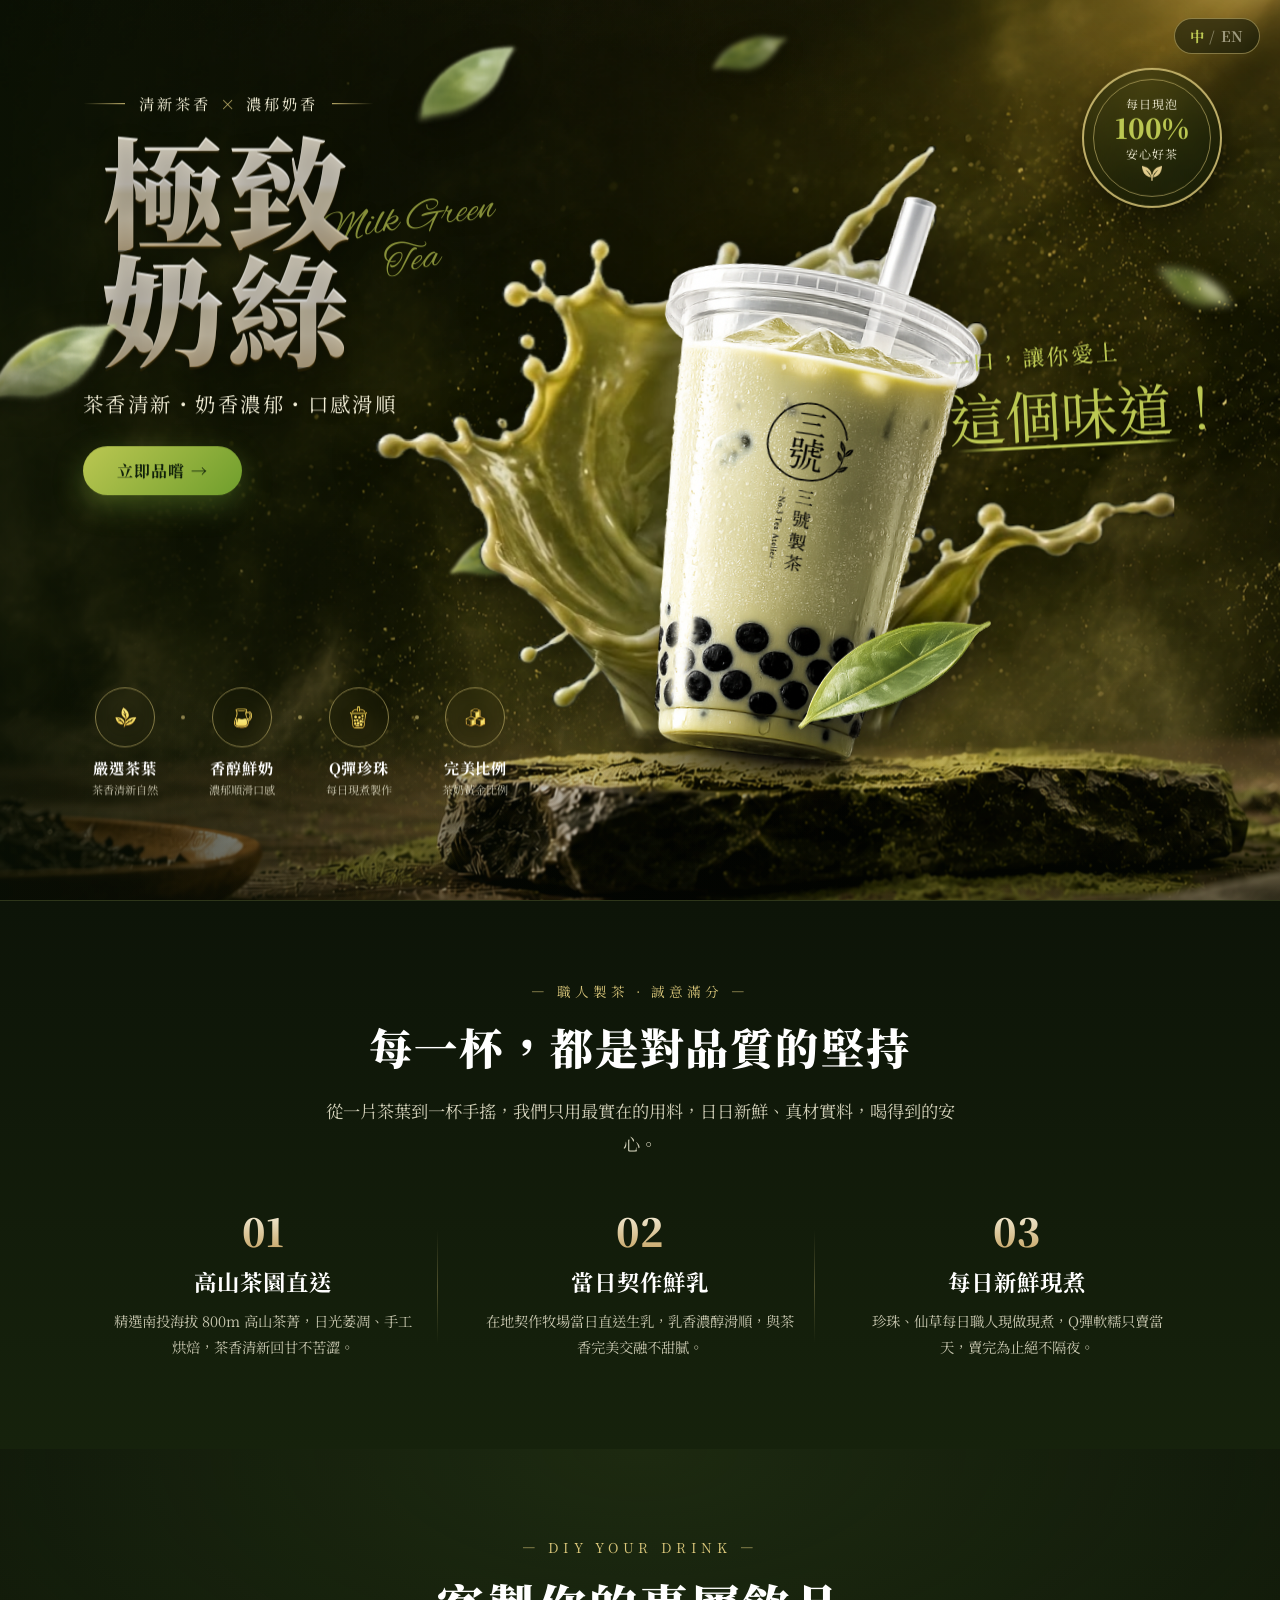
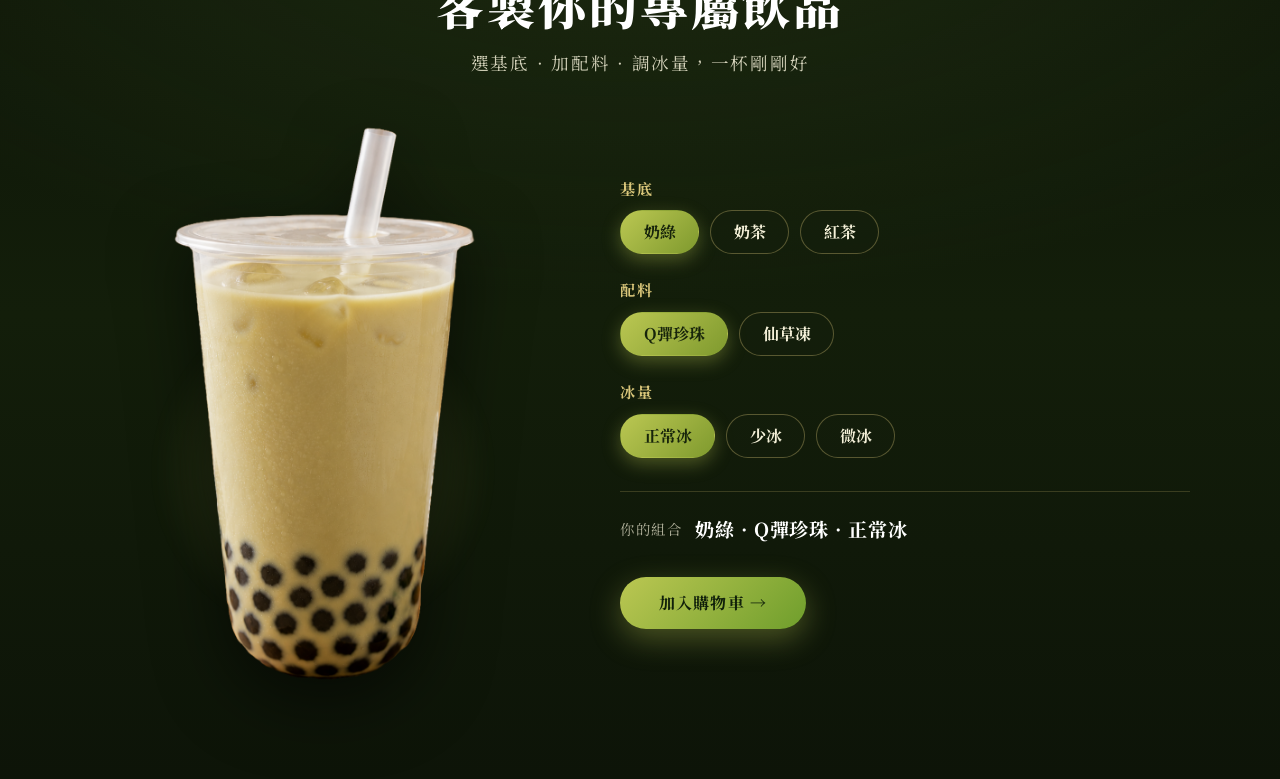
==== commit ce7ae8fb: "EN copy tweaks, left-aligned English title, SEO meta, badge position - Feature labels: "Selected Tea" ====
--- a/site/index.html
+++ b/site/index.html
@@ -3,13 +3,37 @@
 <head>
   <meta charset="UTF-8" />
   <meta name="viewport" content="width=device-width, initial-scale=1.0" />
-  <title>極致奶綠 · Milk Green Tea</title>
+
+  <!-- ===== SEO ===== -->
+  <title>極致奶綠 Ultimate Milk Green Tea｜嚴選高山茶 · 每日現泡手搖飲</title>
+  <meta name="description" content="極致奶綠——嚴選南投高山茶葉、當日契作鮮乳、每日現煮Q彈珍珠，茶香清新、奶香濃郁、口感滑順。線上客製你的專屬手搖飲。Ultimate Milk Green Tea: premium high-mountain tea, fresh daily milk and chewy pearls — customise your own bubble tea." />
+  <meta name="keywords" content="極致奶綠, 奶綠, 珍珠奶茶, 手搖飲, 客製化飲品, 高山茶, milk green tea, bubble tea, boba, tapioca pearls" />
+  <meta name="author" content="Ultimate Milk Green Tea" />
+  <meta name="robots" content="index, follow" />
+  <meta name="theme-color" content="#0d1408" />
+  <link rel="canonical" href="https://uxcircles.github.io/bobatea/" />
+
+  <!-- Open Graph -->
+  <meta property="og:type" content="website" />
+  <meta property="og:site_name" content="極致奶綠 Ultimate Milk Green Tea" />
+  <meta property="og:title" content="極致奶綠 Ultimate Milk Green Tea｜嚴選高山茶 · 每日現泡手搖飲" />
+  <meta property="og:description" content="嚴選高山茶葉、每日鮮乳、Q彈珍珠，茶香清新、奶香濃郁、口感滑順。線上客製你的專屬手搖飲。" />
+  <meta property="og:url" content="https://uxcircles.github.io/bobatea/" />
+  <meta property="og:image" content="https://uxcircles.github.io/bobatea/assets/milk-green-tea-boba.png" />
+  <meta property="og:locale" content="zh_TW" />
+  <meta property="og:locale:alternate" content="en_GB" />
+
+  <!-- Twitter -->
+  <meta name="twitter:card" content="summary_large_image" />
+  <meta name="twitter:title" content="極致奶綠 Ultimate Milk Green Tea" />
+  <meta name="twitter:description" content="嚴選高山茶葉、每日鮮乳、Q彈珍珠，線上客製你的專屬手搖飲。" />
+  <meta name="twitter:image" content="https://uxcircles.github.io/bobatea/assets/milk-green-tea-boba.png" />
   <link rel="preconnect" href="https://fonts.googleapis.com" />
   <link rel="preconnect" href="https://fonts.gstatic.com" crossorigin />
   <link href="https://fonts.googleapis.com/css2?family=Alex+Brush&family=Cormorant+Garamond:wght@500;600;700&family=Noto+Serif+TC:wght@500;700;900&family=Playfair+Display:wght@600;700;800;900&display=swap" rel="stylesheet" />
   <!-- 辰宇落雁體（emfont，OFL 免費可商用，動態子集化） -->
   <link rel="stylesheet" href="https://font.emtech.cc/css/ChenYuLuoYan" />
-  <link rel="stylesheet" href="style.css?v=3" />
+  <link rel="stylesheet" href="style.css?v=4" />
 </head>
 <body>
   <!-- 語言切換 -->
@@ -182,6 +206,6 @@
     </div>
   </section>
 
-  <script src="script.js?v=9"></script>
+  <script src="script.js?v=10"></script>
 </body>
 </html>
--- a/site/style.css
+++ b/site/style.css
@@ -255,7 +255,7 @@
 /* ---------- 徽章（靜止） ---------- */
 .badge {
   position: absolute;
-  top: 6%;
+  top: 10%;
   right: 4.5%;
   width: 140px;
   height: 140px;
@@ -793,3 +793,10 @@
   .lang-toggle { top: 14px; right: 14px; padding: 0.35rem 0.8rem; font-size: 0.82rem; }
   html[lang="en"] .tz-line { font-size: clamp(2.4rem, 12vw, 4.2rem); }
 }
+
+/* 英文版桌機：標題與 kicker 置左對齊 */
+@media (min-width: 861px) {
+  html[lang="en"] .title-group { display: block; text-align: left; }
+  html[lang="en"] .eyebrow { justify-content: flex-start; }
+  html[lang="en"] .title-zh { text-align: left; }
+}
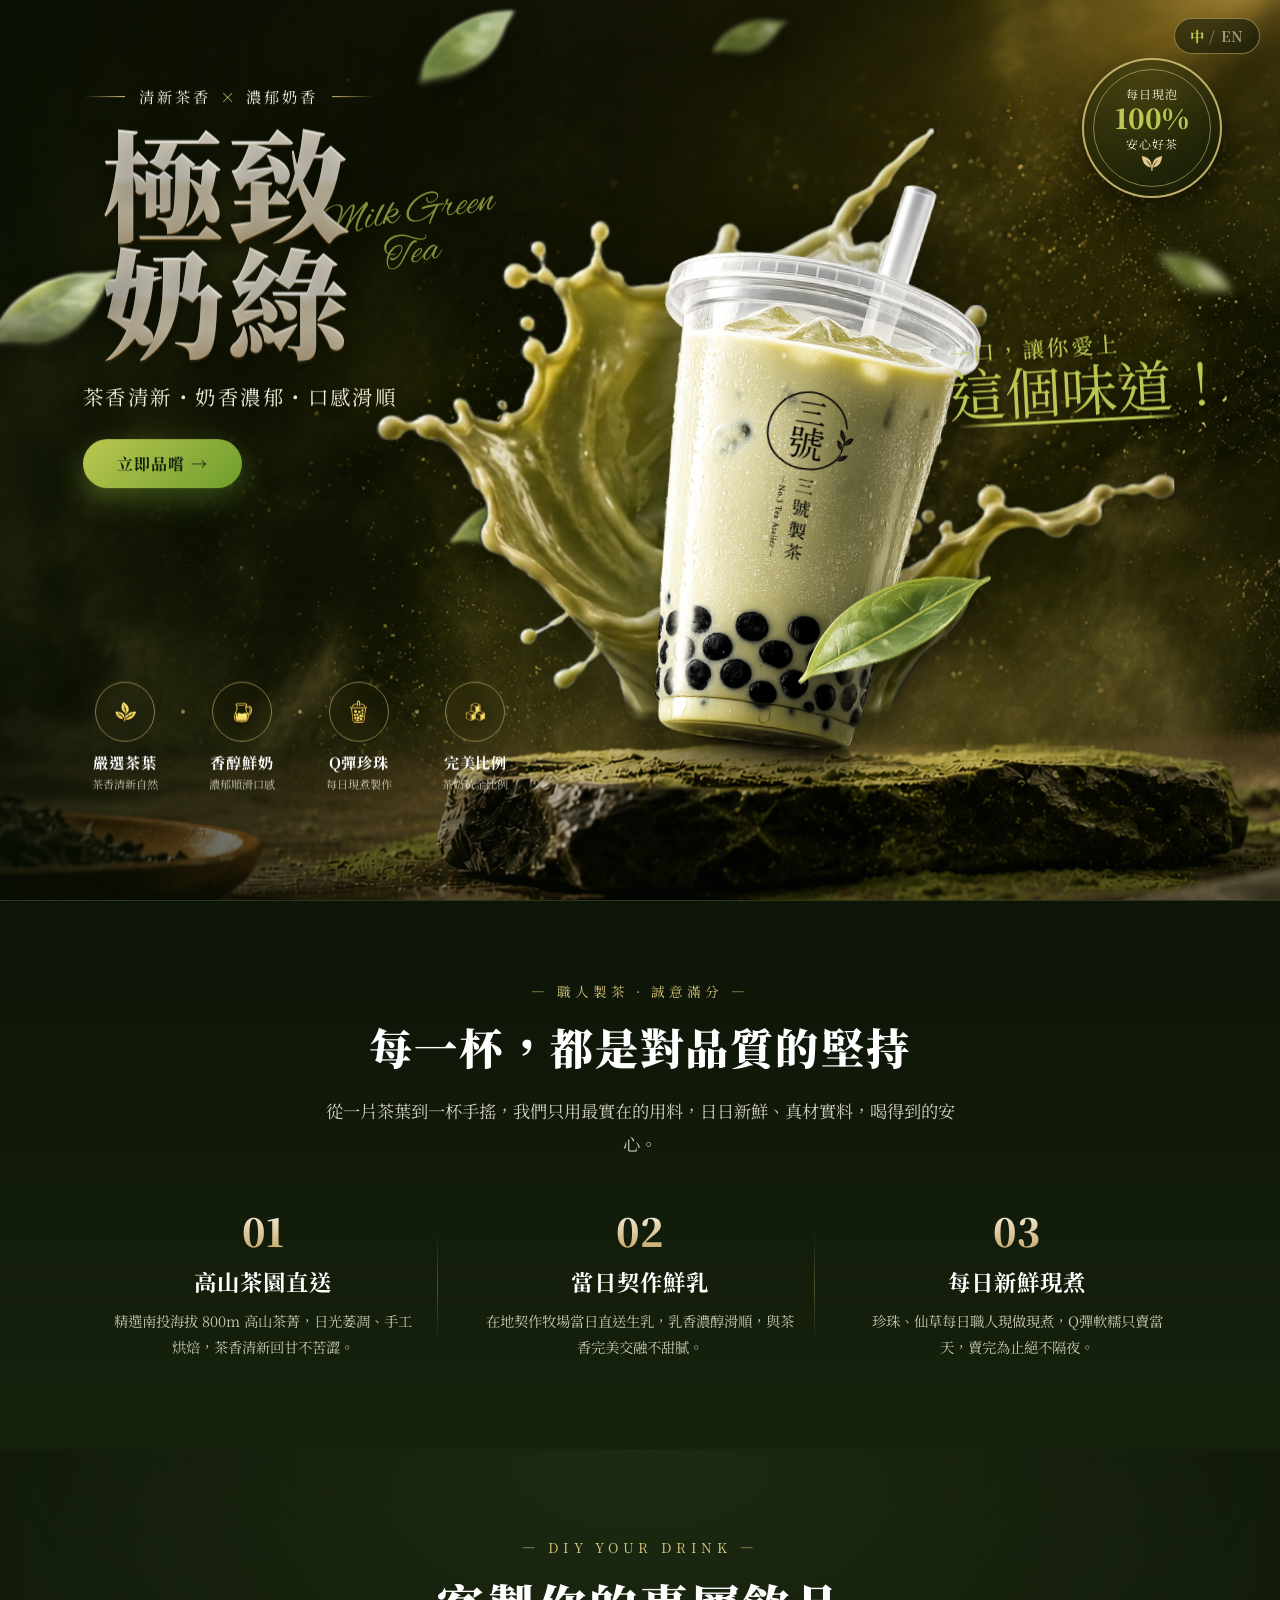
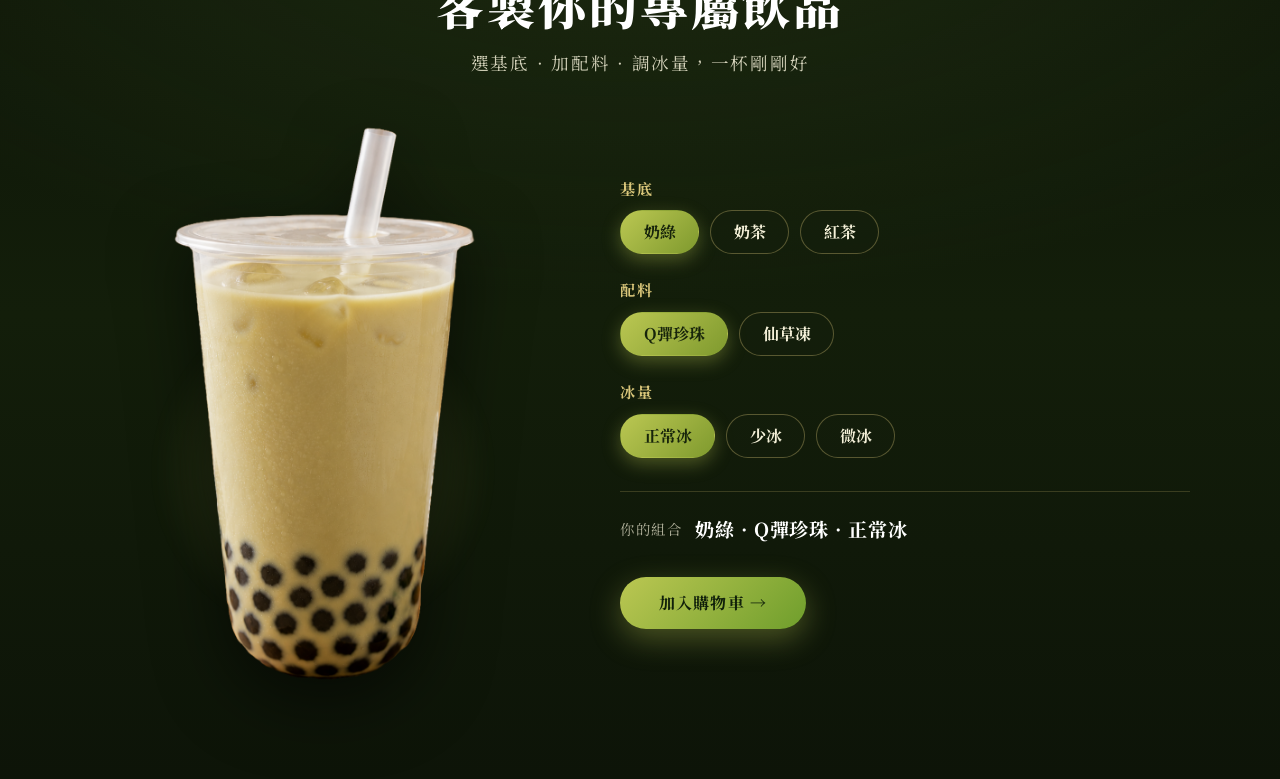
==== commit a96631ed: "English typography polish: badge, tagline spacing, title sizing - English-only tweaks: eyebrow/subti" ====
--- a/site/index.html
+++ b/site/index.html
@@ -33,7 +33,7 @@
   <link href="https://fonts.googleapis.com/css2?family=Alex+Brush&family=Cormorant+Garamond:wght@500;600;700&family=Noto+Serif+TC:wght@500;700;900&family=Playfair+Display:wght@600;700;800;900&display=swap" rel="stylesheet" />
   <!-- 辰宇落雁體（emfont，OFL 免費可商用，動態子集化） -->
   <link rel="stylesheet" href="https://font.emtech.cc/css/ChenYuLuoYan" />
-  <link rel="stylesheet" href="style.css?v=4" />
+  <link rel="stylesheet" href="style.css?v=6" />
 </head>
 <body>
   <!-- 語言切換 -->
@@ -206,6 +206,6 @@
     </div>
   </section>
 
-  <script src="script.js?v=10"></script>
+  <script src="script.js?v=11"></script>
 </body>
 </html>
--- a/site/style.css
+++ b/site/style.css
@@ -316,7 +316,7 @@
   font-size: clamp(2.6rem, 4.4vw, 4.4rem);
   color: var(--green-bright);
   line-height: 1.1;
-  margin-top: 0.15em;
+  margin-top: -0.15em;
   transform: rotate(-3deg);
   text-shadow: 0 3px 16px rgba(0,0,0,0.6);
 }
@@ -751,9 +751,9 @@
   font-family: "Playfair Display", serif;
   font-weight: 800;
   text-transform: uppercase;
-  font-size: clamp(2.6rem, 6.6vw, 5.8rem);
+  font-size: clamp(2.6rem, 6.6vw, 5.4rem);
   letter-spacing: 0.01em;
-  line-height: 0.98;
+  line-height: 0.96;
 }
 html[lang="en"] .tz-line + .tz-line { margin-top: 0.02em; }
 html[lang="en"] .title-en { font-size: clamp(1.15rem, 2.3vw, 2.1rem); top: 34%; }
@@ -800,3 +800,13 @@
   html[lang="en"] .eyebrow { justify-content: flex-start; }
   html[lang="en"] .title-zh { text-align: left; }
 }
+
+/* 英文版：字距與英文花體位置微調 */
+html[lang="en"] .eyebrow  { letter-spacing: 0.12em; }
+html[lang="en"] .subtitle { letter-spacing: 0.05em; }
+html[lang="en"] .title-en { right: 2em; top: 40%; }
+
+html[lang="en"] .badge { padding: 14px 14px; }
+
+html[lang="en"] .badge-top,
+html[lang="en"] .badge-bottom { padding: 4px 0.2rem 0; }
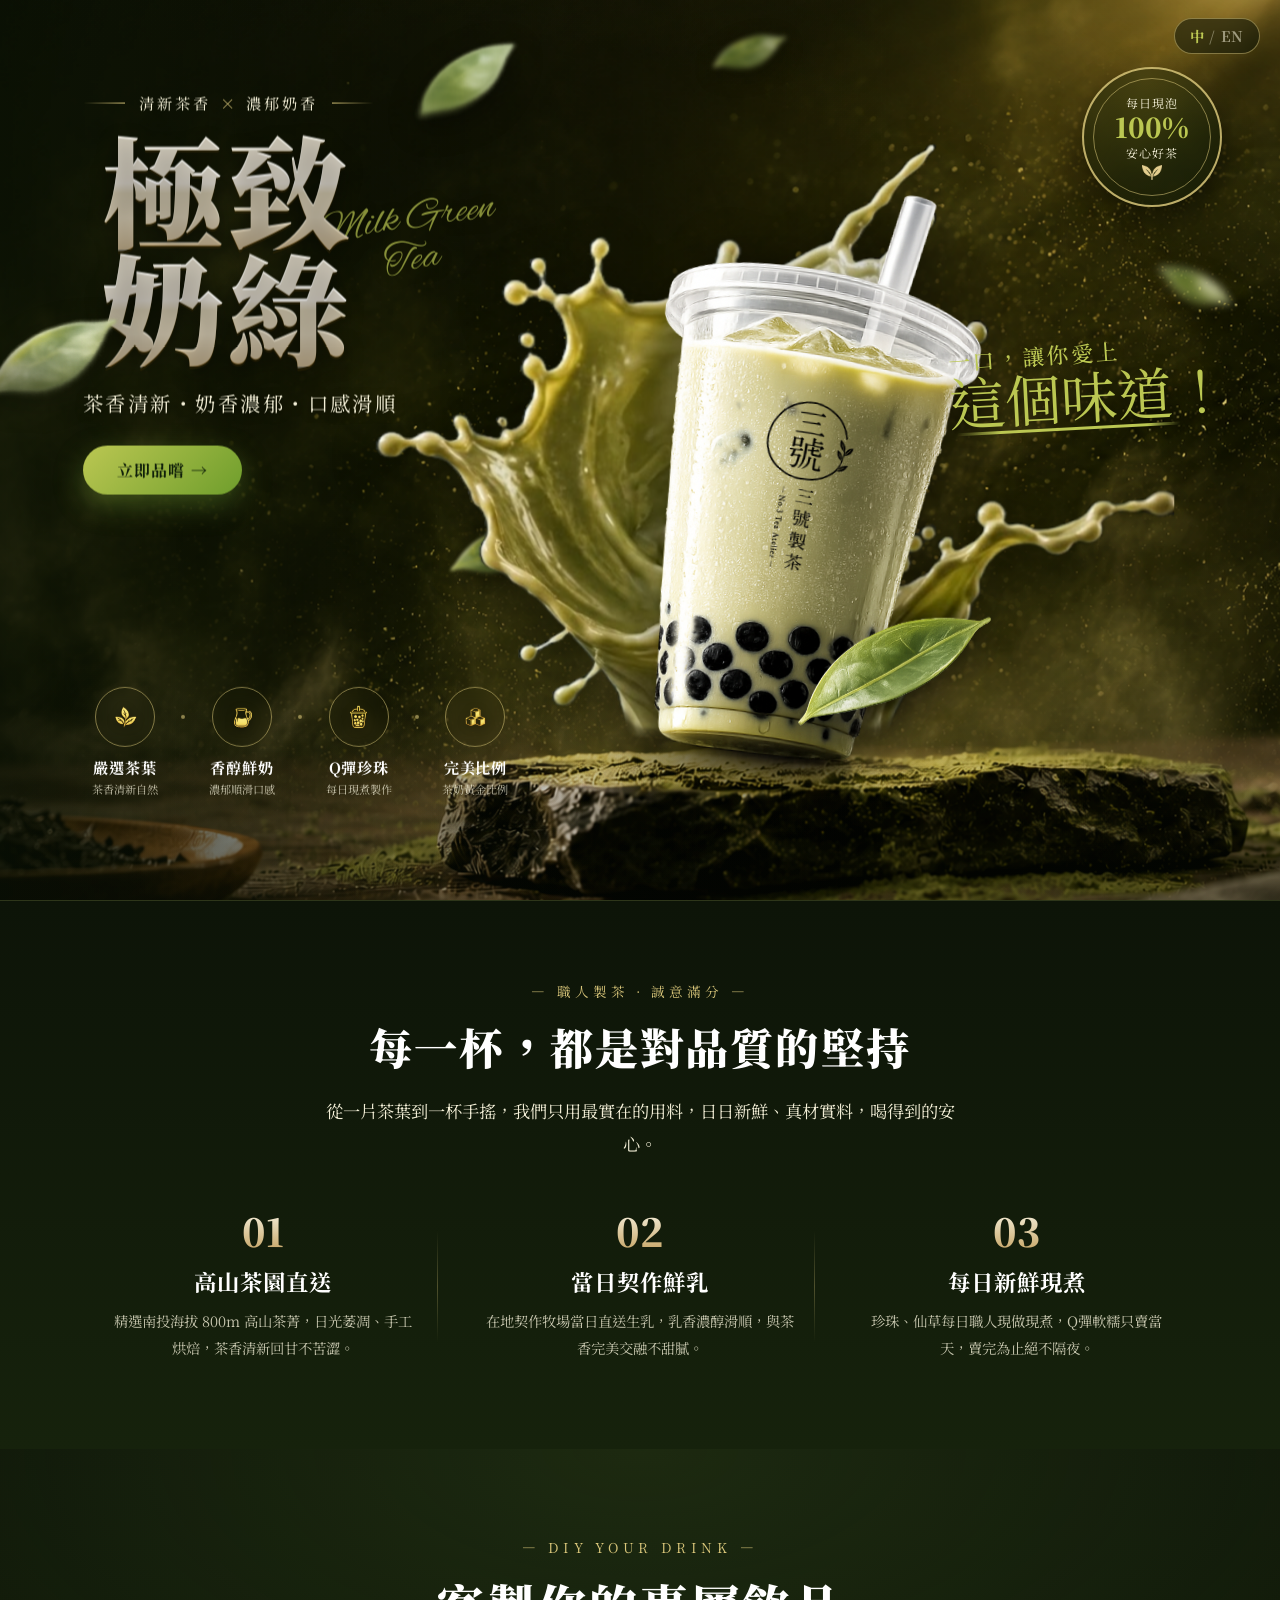
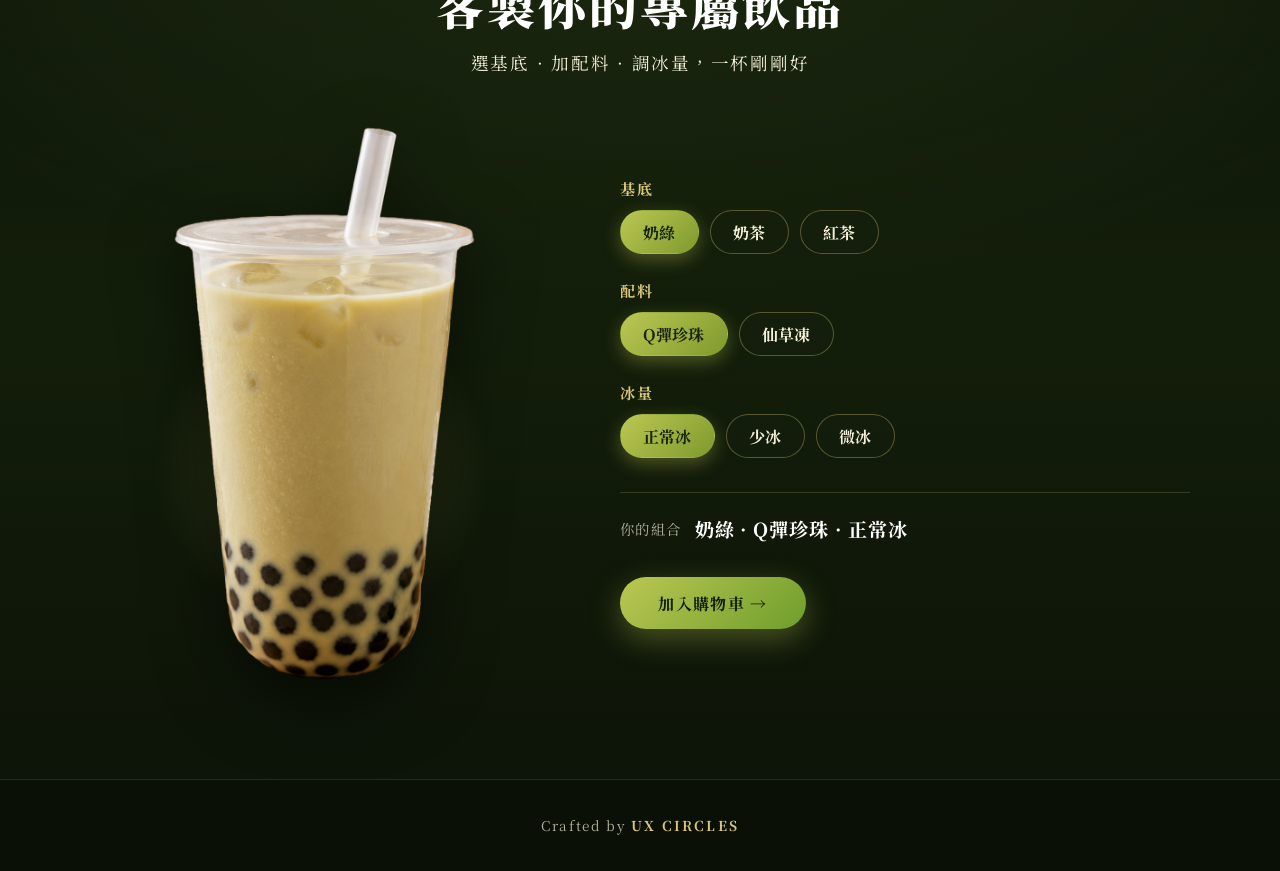
==== commit bb03ac4c: "Hero entrance + scroll-reveal animations, favicon, footer - Hero splash/drink pop-in on load; hero c" ====
--- a/site/index.html
+++ b/site/index.html
@@ -3,6 +3,10 @@
 <head>
   <meta charset="UTF-8" />
   <meta name="viewport" content="width=device-width, initial-scale=1.0" />
+
+  <!-- Favicon -->
+  <link rel="icon" type="image/png" href="assets/leaf.png" />
+  <link rel="apple-touch-icon" href="assets/leaf.png" />
 
   <!-- ===== SEO ===== -->
   <title>極致奶綠 Ultimate Milk Green Tea｜嚴選高山茶 · 每日現泡手搖飲</title>
@@ -33,7 +37,7 @@
   <link href="https://fonts.googleapis.com/css2?family=Alex+Brush&family=Cormorant+Garamond:wght@500;600;700&family=Noto+Serif+TC:wght@500;700;900&family=Playfair+Display:wght@600;700;800;900&display=swap" rel="stylesheet" />
   <!-- 辰宇落雁體（emfont，OFL 免費可商用，動態子集化） -->
   <link rel="stylesheet" href="https://font.emtech.cc/css/ChenYuLuoYan" />
-  <link rel="stylesheet" href="style.css?v=6" />
+  <link rel="stylesheet" href="style.css?v=11" />
 </head>
 <body>
   <!-- 語言切換 -->
@@ -57,21 +61,21 @@
     <!-- 左側文字 -->
     <div class="hero-copy" data-depth="0.25">
       <div class="title-group">
-        <div class="eyebrow">
+        <div class="eyebrow" data-reveal="0">
           <span class="line"></span>
           <span data-i18n="eb">清新茶香 <em>×</em> 濃郁奶香</span>
           <span class="line"></span>
         </div>
 
         <h1 class="title">
-          <span class="title-zh" data-i18n="title"><span class="tz-line">極致</span><span class="tz-line">奶綠</span></span>
-          <span class="title-en" data-i18n="titleScript">Milk Green<br />Tea</span>
+          <span class="title-zh" data-i18n="title" data-reveal="1"><span class="tz-line">極致</span><span class="tz-line">奶綠</span></span>
+          <span class="title-en" data-i18n="titleScript" data-reveal="2">Milk Green<br />Tea</span>
         </h1>
       </div>
 
-      <p class="subtitle" data-i18n="sub">茶香清新・奶香濃郁・口感滑順</p>
-
-      <a class="cta" href="#" data-i18n="cta">立即品嚐 →</a>
+      <p class="subtitle" data-i18n="sub" data-reveal="3">茶香清新・奶香濃郁・口感滑順</p>
+
+      <a class="cta" href="#" data-i18n="cta" data-reveal="4">立即品嚐 →</a>
     </div>
 
     <!-- 珍奶（坐在石板上） -->
@@ -127,22 +131,22 @@
   <!-- ===== 品牌故事帶 ===== -->
   <section class="story" id="story">
     <div class="story-inner">
-      <span class="story-eyebrow" data-i18n="sEb">— 職人製茶 · 誠意滿分 —</span>
-      <h2 class="story-title" data-i18n="sTitle">每一杯，都是對品質的堅持</h2>
-      <p class="story-lead" data-i18n="sLead">從一片茶葉到一杯手搖，我們只用最實在的用料，日日新鮮、真材實料，喝得到的安心。</p>
+      <span class="story-eyebrow" data-i18n="sEb" data-reveal>— 職人製茶 · 誠意滿分 —</span>
+      <h2 class="story-title" data-i18n="sTitle" data-reveal>每一杯，都是對品質的堅持</h2>
+      <p class="story-lead" data-i18n="sLead" data-reveal>從一片茶葉到一杯手搖，我們只用最實在的用料，日日新鮮、真材實料，喝得到的安心。</p>
 
       <div class="story-grid">
-        <div class="story-item">
+        <div class="story-item" data-reveal>
           <span class="story-no">01</span>
           <h3 class="story-h3" data-i18n="s1h">高山茶園直送</h3>
           <p class="story-p" data-i18n="s1p">精選南投海拔 800m 高山茶菁，日光萎凋、手工烘焙，茶香清新回甘不苦澀。</p>
         </div>
-        <div class="story-item">
+        <div class="story-item" data-reveal>
           <span class="story-no">02</span>
           <h3 class="story-h3" data-i18n="s2h">當日契作鮮乳</h3>
           <p class="story-p" data-i18n="s2p">在地契作牧場當日直送生乳，乳香濃醇滑順，與茶香完美交融不甜膩。</p>
         </div>
-        <div class="story-item">
+        <div class="story-item" data-reveal>
           <span class="story-no">03</span>
           <h3 class="story-h3" data-i18n="s3h">每日新鮮現煮</h3>
           <p class="story-p" data-i18n="s3p">珍珠、仙草每日職人現做現煮，Q彈軟糯只賣當天，賣完為止絕不隔夜。</p>
@@ -155,20 +159,20 @@
   <section class="customize" id="customize">
     <div class="cz-inner">
       <div class="cz-head">
-        <span class="cz-eyebrow">— DIY YOUR DRINK —</span>
-        <h2 class="cz-title" data-i18n="czTitle">客製你的專屬飲品</h2>
-        <p class="cz-sub" data-i18n="czSub">選基底 · 加配料 · 調冰量，一杯剛剛好</p>
+        <span class="cz-eyebrow" data-reveal>— DIY YOUR DRINK —</span>
+        <h2 class="cz-title" data-i18n="czTitle" data-reveal>客製你的專屬飲品</h2>
+        <p class="cz-sub" data-i18n="czSub" data-reveal>選基底 · 加配料 · 調冰量，一杯剛剛好</p>
       </div>
 
       <div class="cz-body">
         <!-- 即時預覽 -->
-        <div class="cz-preview">
+        <div class="cz-preview" data-reveal>
           <div class="cz-glow"></div>
           <img id="cz-cup" class="cz-cup" src="assets/milk-green-tea-boba.png" alt="客製化飲品預覽" />
         </div>
 
         <!-- 選項 -->
-        <div class="cz-options">
+        <div class="cz-options" data-reveal>
           <div class="cz-group">
             <span class="cz-label" data-i18n="czBase">基底</span>
             <div class="cz-btns" data-group="base">
@@ -206,6 +210,14 @@
     </div>
   </section>
 
-  <script src="script.js?v=11"></script>
+  <!-- ===== 頁尾 ===== -->
+  <footer class="site-footer">
+    <p class="footer-credit" data-reveal>
+      Crafted by
+      <a href="https://ux-circles.com" target="_blank" rel="noopener">UX CIRCLES</a>
+    </p>
+  </footer>
+
+  <script src="script.js?v=15"></script>
 </body>
 </html>
--- a/site/style.css
+++ b/site/style.css
@@ -409,7 +409,7 @@
     position: absolute;
     left: 100%; right: auto; bottom: auto;
     top: 24%;
-    margin-left: -0.5em;      /* 與中文的水平間距 */
+    margin-left: -3.5em;      /* 與中文的水平間距 */
     text-align: left;
     transform: rotate(-8deg);
     font-size: clamp(1.4rem, 6vw, 2rem);
@@ -443,6 +443,10 @@
   .badge-big { font-size: 1.35rem; }
   .badge-top, .badge-bottom { font-size: 0.64rem; }
   .badge-leaf { font-size: 0.72rem; }
+  /* 英文版手機徽章字級 */
+  html[lang="en"] .badge-big { font-size: 1rem; }
+  html[lang="en"] .badge-top,
+  html[lang="en"] .badge-bottom { font-size: 0.4rem; }
 
   .tagline { display: none; }
 
@@ -810,3 +814,62 @@
 
 html[lang="en"] .badge-top,
 html[lang="en"] .badge-bottom { padding: 4px 0.2rem 0; }
+
+/* ==================== Hero 進場動畫（splash + 飲品彈入）==================== */
+.splash {
+  animation: heroSplashIn 1s cubic-bezier(0.34, 1.35, 0.5, 1) backwards;
+}
+.cup.active {
+  transform-origin: 50% 88%;
+  animation: heroCupIn 1.05s cubic-bezier(0.34, 1.5, 0.5, 1) 0.1s backwards;
+}
+@keyframes heroSplashIn {
+  0%   { opacity: 0; transform: translate(-50%, -50%) scale(0.55); }
+  100% { opacity: 1; transform: translate(-50%, -50%) scale(1); }
+}
+@keyframes heroCupIn {
+  0%   { opacity: 0; transform: scale(0.7) translateY(26px); }
+  55%  { opacity: 1; }
+  100% { opacity: 1; transform: scale(1) translateY(0); }
+}
+@media (prefers-reduced-motion: reduce) {
+  .splash, .cup.active { animation: none; }
+}
+
+/* ==================== Scroll 進場轉場 ==================== */
+[data-reveal] {
+  opacity: 0;
+  transform: translateY(28px);
+  transition: opacity 0.7s ease, transform 0.8s cubic-bezier(0.22, 1, 0.36, 1);
+  will-change: opacity, transform;
+}
+[data-reveal].is-visible { opacity: 1; transform: none; }
+@media (prefers-reduced-motion: reduce) {
+  [data-reveal] { opacity: 1 !important; transform: none !important; transition: none !important; }
+}
+
+/* ==================== 頁尾 ==================== */
+.site-footer {
+  background: #0a1005;
+  border-top: 1px solid rgba(217, 198, 122, 0.14);
+  padding: 2.2rem 5%;
+  text-align: center;
+}
+.footer-credit {
+  font-family: "Noto Serif TC", serif;
+  font-size: 0.85rem;
+  letter-spacing: 0.12em;
+  color: rgba(244, 240, 216, 0.72);
+}
+.footer-credit a {
+  color: var(--gold);
+  text-decoration: none;
+  font-weight: 700;
+  letter-spacing: 0.16em;
+  transition: color 0.2s ease;
+}
+.footer-credit a:hover { color: var(--green-bright); }
+
+/* title-en（Milk Green Tea 花體）進場：保留旋轉，避免被 translateY 覆蓋 */
+[data-reveal].title-en { opacity: 0; transform: rotate(-8deg) translateY(16px); }
+[data-reveal].title-en.is-visible { opacity: 0.7; transform: rotate(-8deg); }
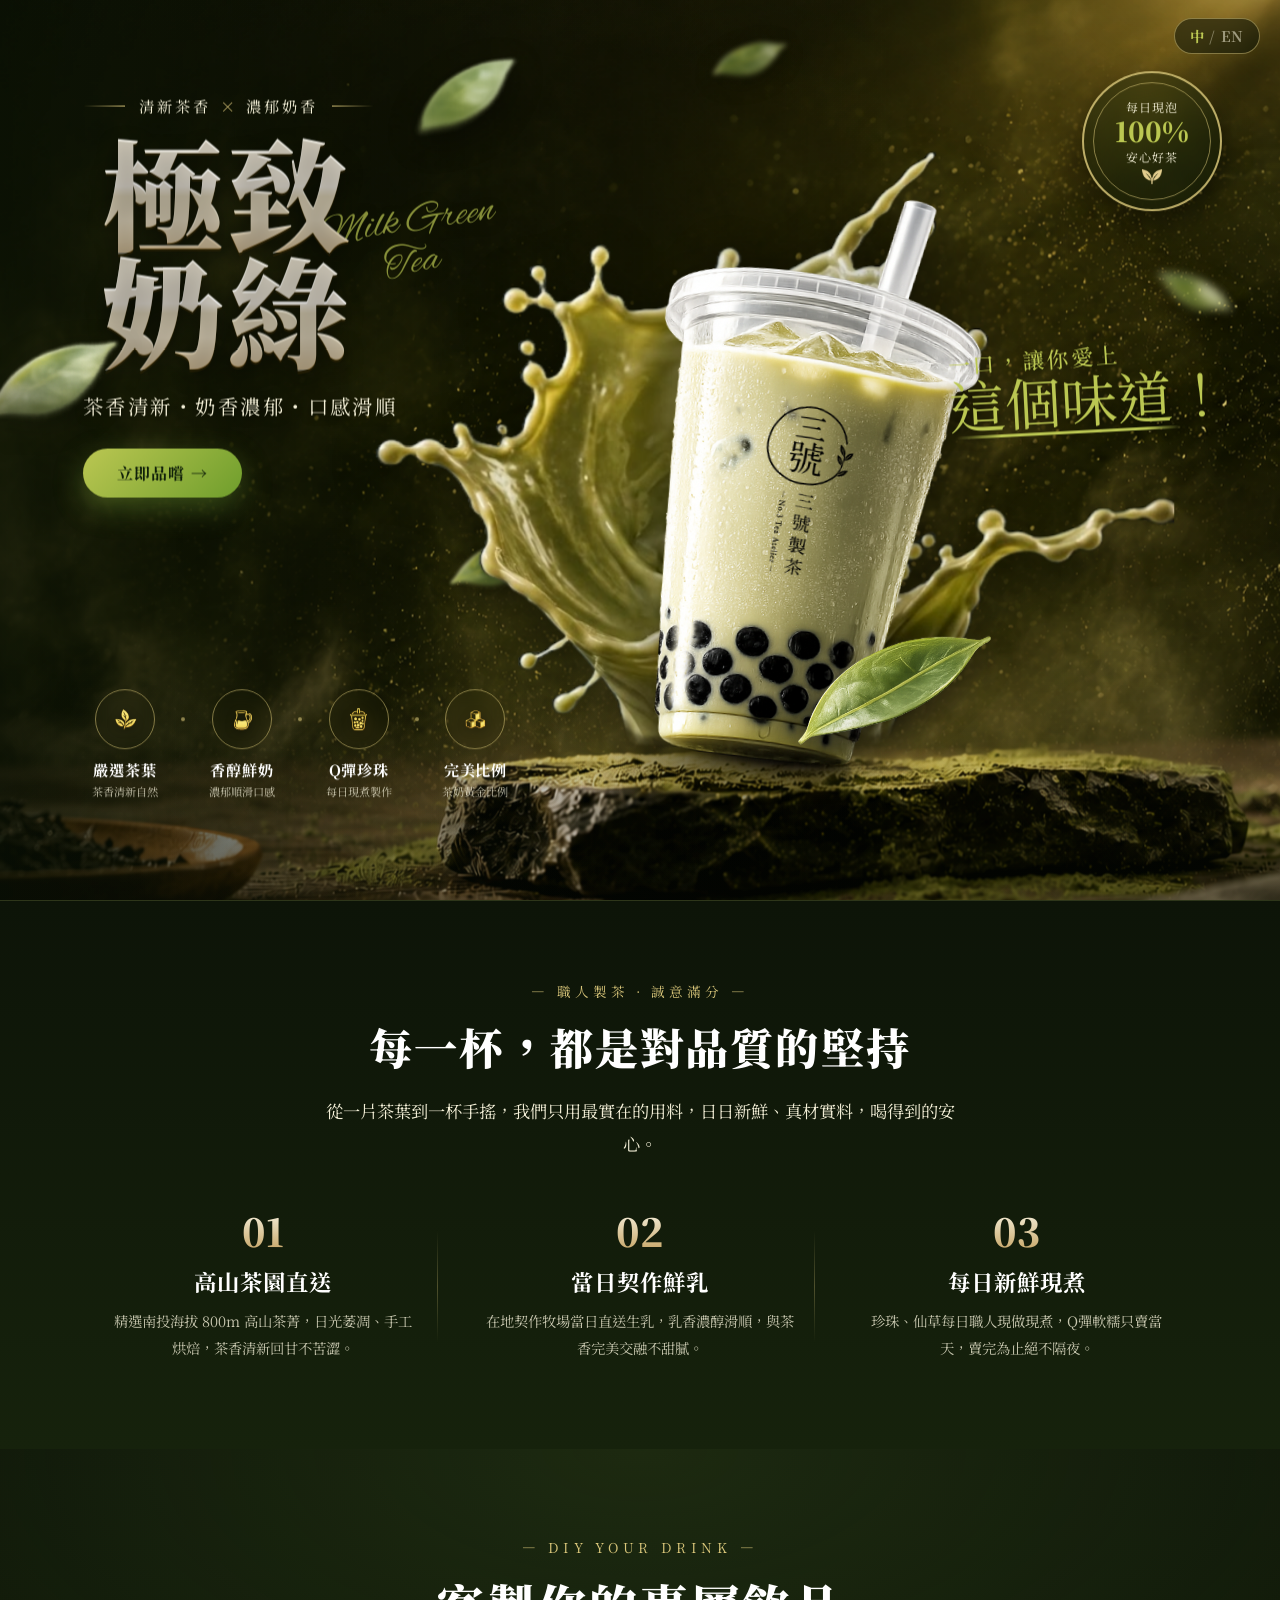
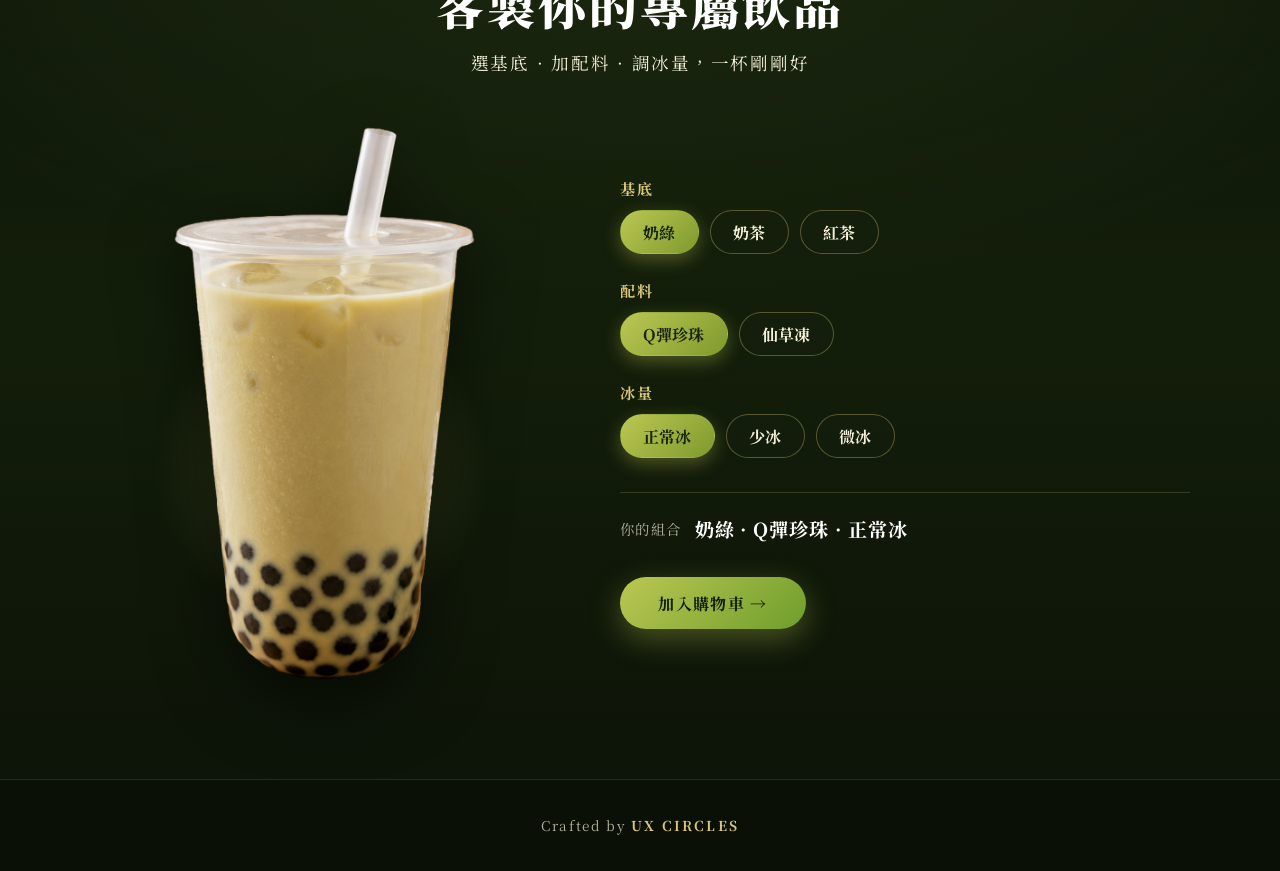
==== commit 18903684: "Fix mobile English badge font-size override order Move mobile EN badge sizing after the global EN ba" ====
--- a/site/index.html
+++ b/site/index.html
@@ -37,7 +37,7 @@
   <link href="https://fonts.googleapis.com/css2?family=Alex+Brush&family=Cormorant+Garamond:wght@500;600;700&family=Noto+Serif+TC:wght@500;700;900&family=Playfair+Display:wght@600;700;800;900&display=swap" rel="stylesheet" />
   <!-- 辰宇落雁體（emfont，OFL 免費可商用，動態子集化） -->
   <link rel="stylesheet" href="https://font.emtech.cc/css/ChenYuLuoYan" />
-  <link rel="stylesheet" href="style.css?v=11" />
+  <link rel="stylesheet" href="style.css?v=12" />
 </head>
 <body>
   <!-- 語言切換 -->
--- a/site/style.css
+++ b/site/style.css
@@ -443,10 +443,6 @@
   .badge-big { font-size: 1.35rem; }
   .badge-top, .badge-bottom { font-size: 0.64rem; }
   .badge-leaf { font-size: 0.72rem; }
-  /* 英文版手機徽章字級 */
-  html[lang="en"] .badge-big { font-size: 1rem; }
-  html[lang="en"] .badge-top,
-  html[lang="en"] .badge-bottom { font-size: 0.4rem; }
 
   .tagline { display: none; }
 
@@ -873,3 +869,10 @@
 /* title-en（Milk Green Tea 花體）進場：保留旋轉，避免被 translateY 覆蓋 */
 [data-reveal].title-en { opacity: 0; transform: rotate(-8deg) translateY(16px); }
 [data-reveal].title-en.is-visible { opacity: 0.7; transform: rotate(-8deg); }
+
+/* 英文版手機徽章字級（放最後以蓋過全域英文徽章規則）*/
+@media (max-width: 860px) {
+  html[lang="en"] .badge-big { font-size: 1rem; }
+  html[lang="en"] .badge-top,
+  html[lang="en"] .badge-bottom { font-size: 0.4rem; }
+}
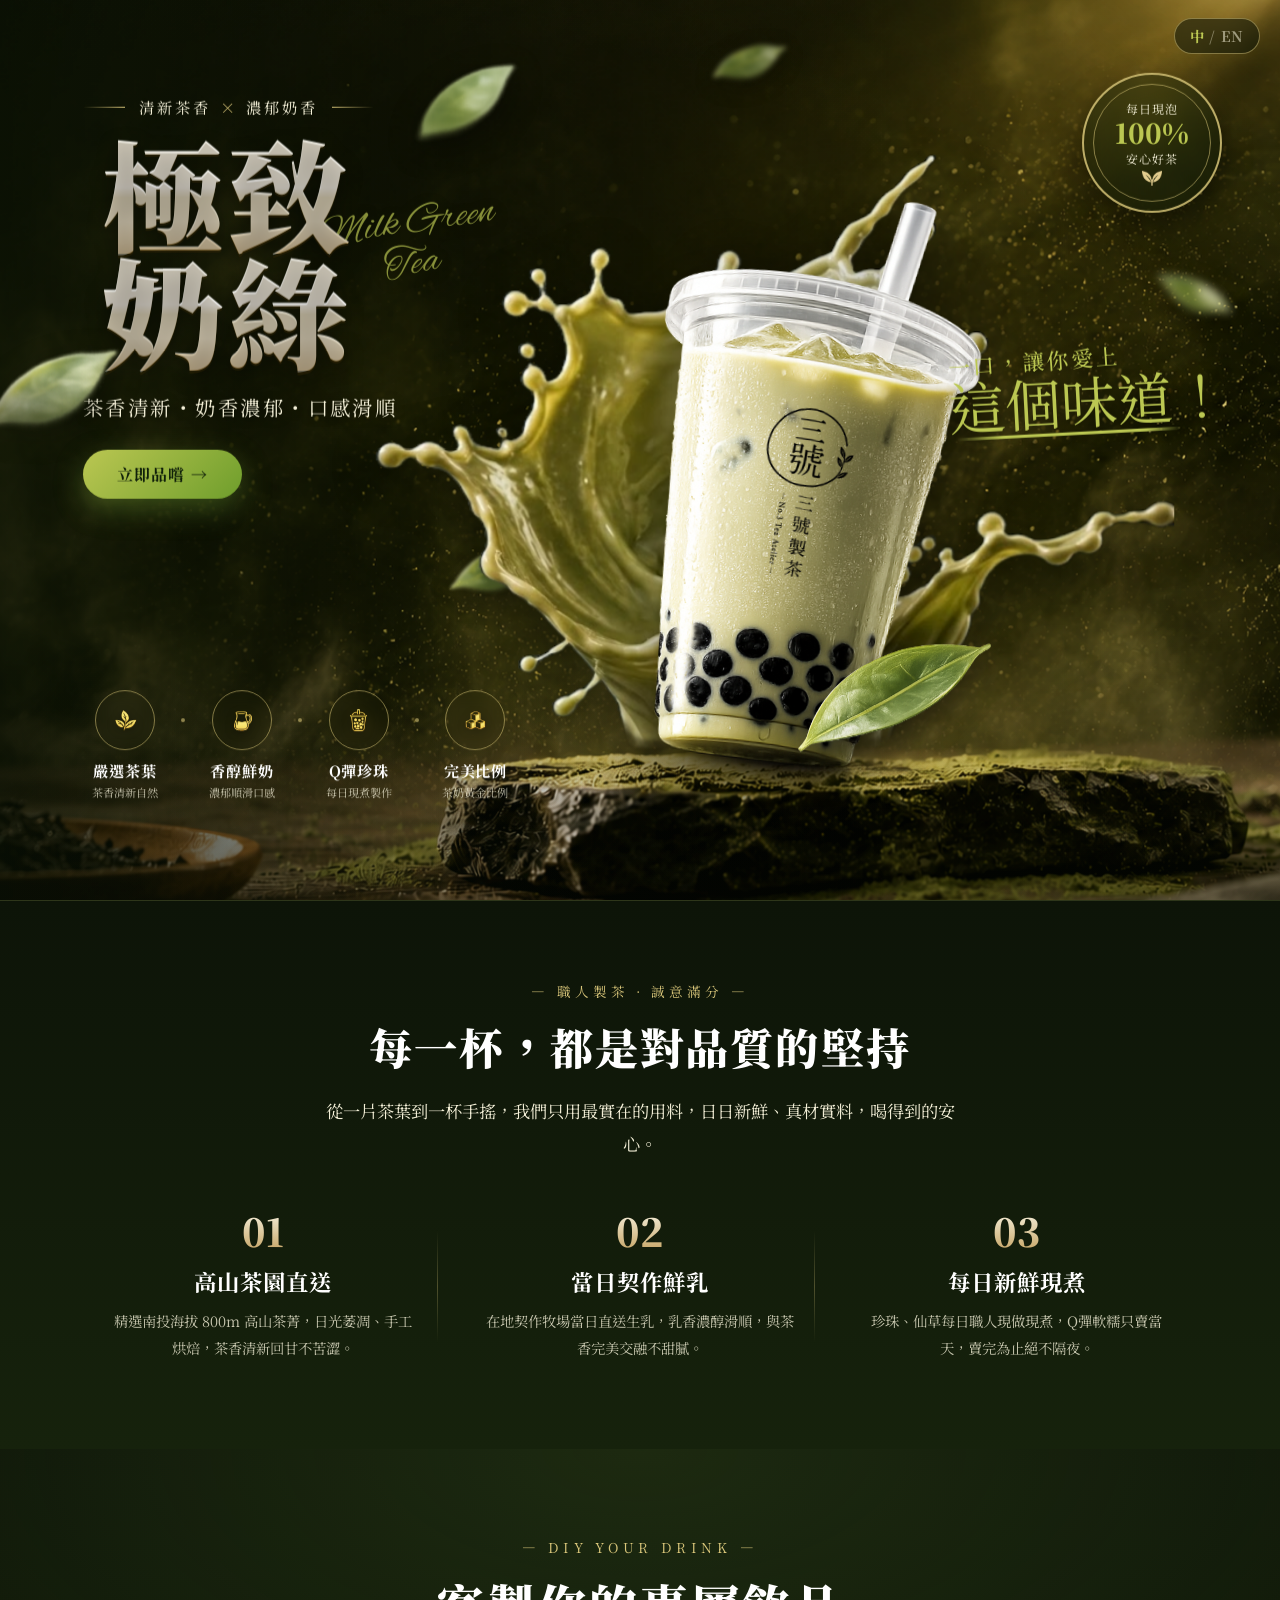
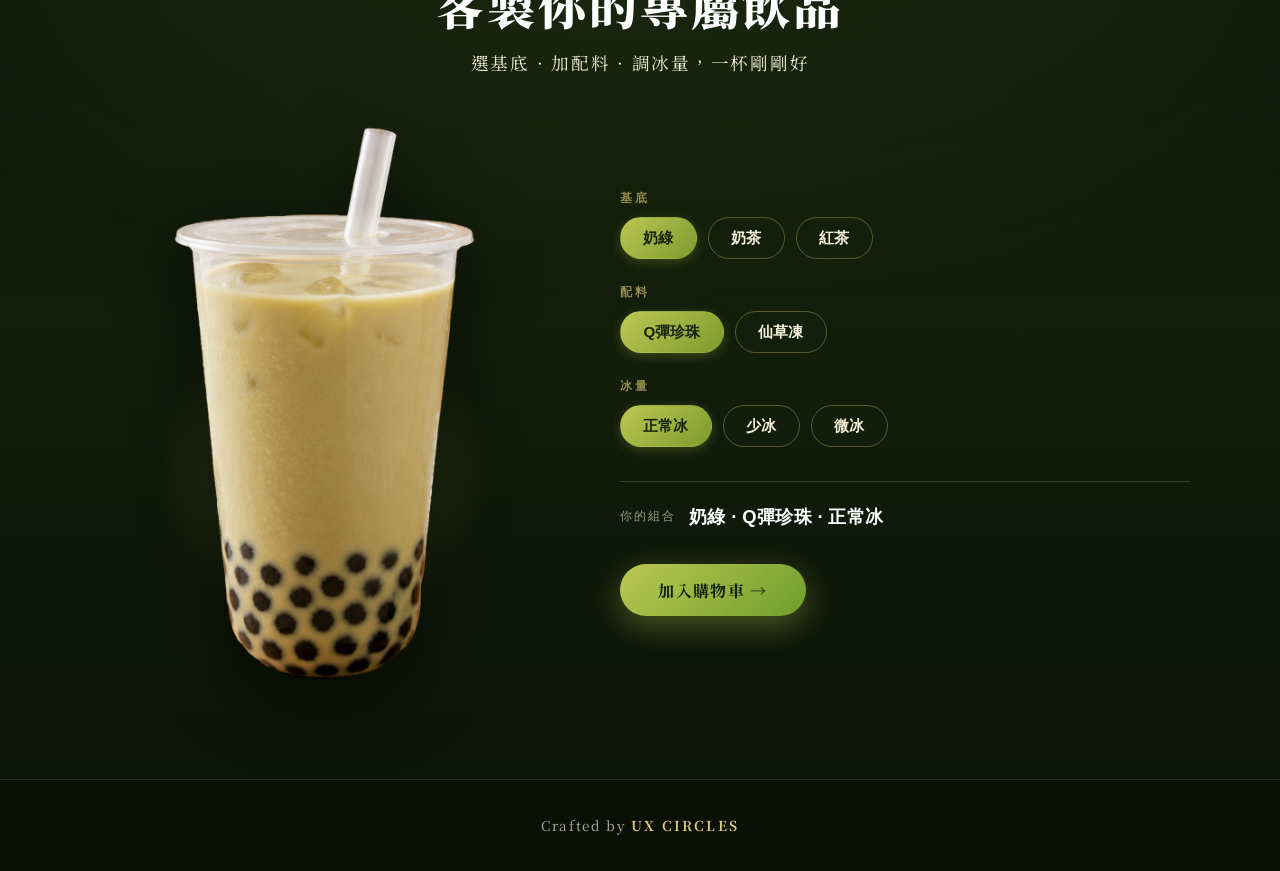
==== commit 3675346b: "Customizer typography pass + Fraunces headings - English story/customize titles use Fraunces - Custo" ====
--- a/site/index.html
+++ b/site/index.html
@@ -34,10 +34,10 @@
   <meta name="twitter:image" content="https://uxcircles.github.io/bobatea/assets/milk-green-tea-boba.png" />
   <link rel="preconnect" href="https://fonts.googleapis.com" />
   <link rel="preconnect" href="https://fonts.gstatic.com" crossorigin />
-  <link href="https://fonts.googleapis.com/css2?family=Alex+Brush&family=Cormorant+Garamond:wght@500;600;700&family=Noto+Serif+TC:wght@500;700;900&family=Playfair+Display:wght@600;700;800;900&display=swap" rel="stylesheet" />
+  <link href="https://fonts.googleapis.com/css2?family=Alex+Brush&family=Cormorant+Garamond:wght@500;600;700&family=Fraunces:opsz,wght@9..144,500;9..144,600;9..144,700&family=Noto+Serif+TC:wght@500;700;900&family=Playfair+Display:wght@600;700;800;900&display=swap" rel="stylesheet" />
   <!-- 辰宇落雁體（emfont，OFL 免費可商用，動態子集化） -->
   <link rel="stylesheet" href="https://font.emtech.cc/css/ChenYuLuoYan" />
-  <link rel="stylesheet" href="style.css?v=12" />
+  <link rel="stylesheet" href="style.css?v=16" />
 </head>
 <body>
   <!-- 語言切換 -->
--- a/site/style.css
+++ b/site/style.css
@@ -5,6 +5,9 @@
   --cream: #f4f0d8;
   --gold: #d9c67a;
   --ink: #eaf3d8;
+  /* 功能性文字用的系統黑體（零載入、中英皆佳）*/
+  --ui-sans: -apple-system, BlinkMacSystemFont, "Segoe UI", "PingFang TC",
+    "Noto Sans TC", "Microsoft JhengHei", "Helvetica Neue", Arial, sans-serif;
 }
 
 * { margin: 0; padding: 0; box-sizing: border-box; }
@@ -562,16 +565,18 @@
 .cz-options { display: flex; flex-direction: column; gap: 1.6rem; }
 .cz-group { display: flex; flex-direction: column; gap: 0.7rem; }
 .cz-label {
-  font-size: 0.95rem;
-  color: var(--gold);
-  letter-spacing: 0.15em;
-  font-weight: 700;
+  font-family: var(--ui-sans);
+  font-size: 0.72rem;
+  color: rgba(217, 198, 122, 0.65);   /* 低調灰金 */
+  letter-spacing: 0.22em;
+  text-transform: uppercase;
+  font-weight: 600;
 }
 .cz-btns { display: flex; flex-wrap: wrap; gap: 0.7rem; }
 .cz-btn {
-  font-family: "Noto Serif TC", serif;
-  font-size: 1rem;
-  font-weight: 700;
+  font-family: var(--ui-sans);
+  font-size: 0.95rem;
+  font-weight: 600;
   color: var(--cream);
   padding: 0.6rem 1.4rem;
   border-radius: 999px;
@@ -585,7 +590,7 @@
   background: linear-gradient(135deg, var(--green-bright), #7f9a2e);
   color: #17240b;
   border-color: transparent;
-  box-shadow: 0 6px 18px rgba(187, 199, 82, 0.35);
+  box-shadow: 0 3px 11px rgba(187, 199, 82, 0.25);   /* 降低光暈 */
 }
 
 .cz-result {
@@ -596,8 +601,8 @@
   padding-top: 1.4rem;
   border-top: 1px solid rgba(217, 198, 122, 0.2);
 }
-.cz-result-label { color: var(--cream); opacity: 0.7; font-size: 0.9rem; letter-spacing: 0.1em; }
-.cz-summary { color: #fff; font-size: 1.2rem; letter-spacing: 0.05em; }
+.cz-result-label { font-family: var(--ui-sans); color: var(--cream); opacity: 0.6; font-size: 0.72rem; letter-spacing: 0.18em; text-transform: uppercase; }
+.cz-summary { font-family: var(--ui-sans); color: #fff; font-size: 1.15rem; font-weight: 600; letter-spacing: 0.02em; }
 
 .cz-cta {
   display: inline-block;
@@ -623,6 +628,7 @@
   .cz-options { align-items: center; text-align: center; }
   .cz-group { align-items: center; }
   .cz-btns { justify-content: center; }
+  .cz-btn { font-size: 0.82rem; padding: 0.5rem 1rem; }   /* 手機按鈕縮小 */
   .cz-result { justify-content: center; flex-wrap: wrap; gap: 0.4rem; }
   .cz-cta { align-self: center; }
 }
@@ -787,7 +793,7 @@
 
 /* ---- 英文版：段落標題用 Playfair ---- */
 html[lang="en"] .story-title,
-html[lang="en"] .cz-title { font-family: "Playfair Display", "Noto Serif TC", serif; }
+html[lang="en"] .cz-title { font-family: "Fraunces", "Noto Serif TC", serif; }
 
 @media (max-width: 860px) {
   .lang-toggle { top: 14px; right: 14px; padding: 0.35rem 0.8rem; font-size: 0.82rem; }
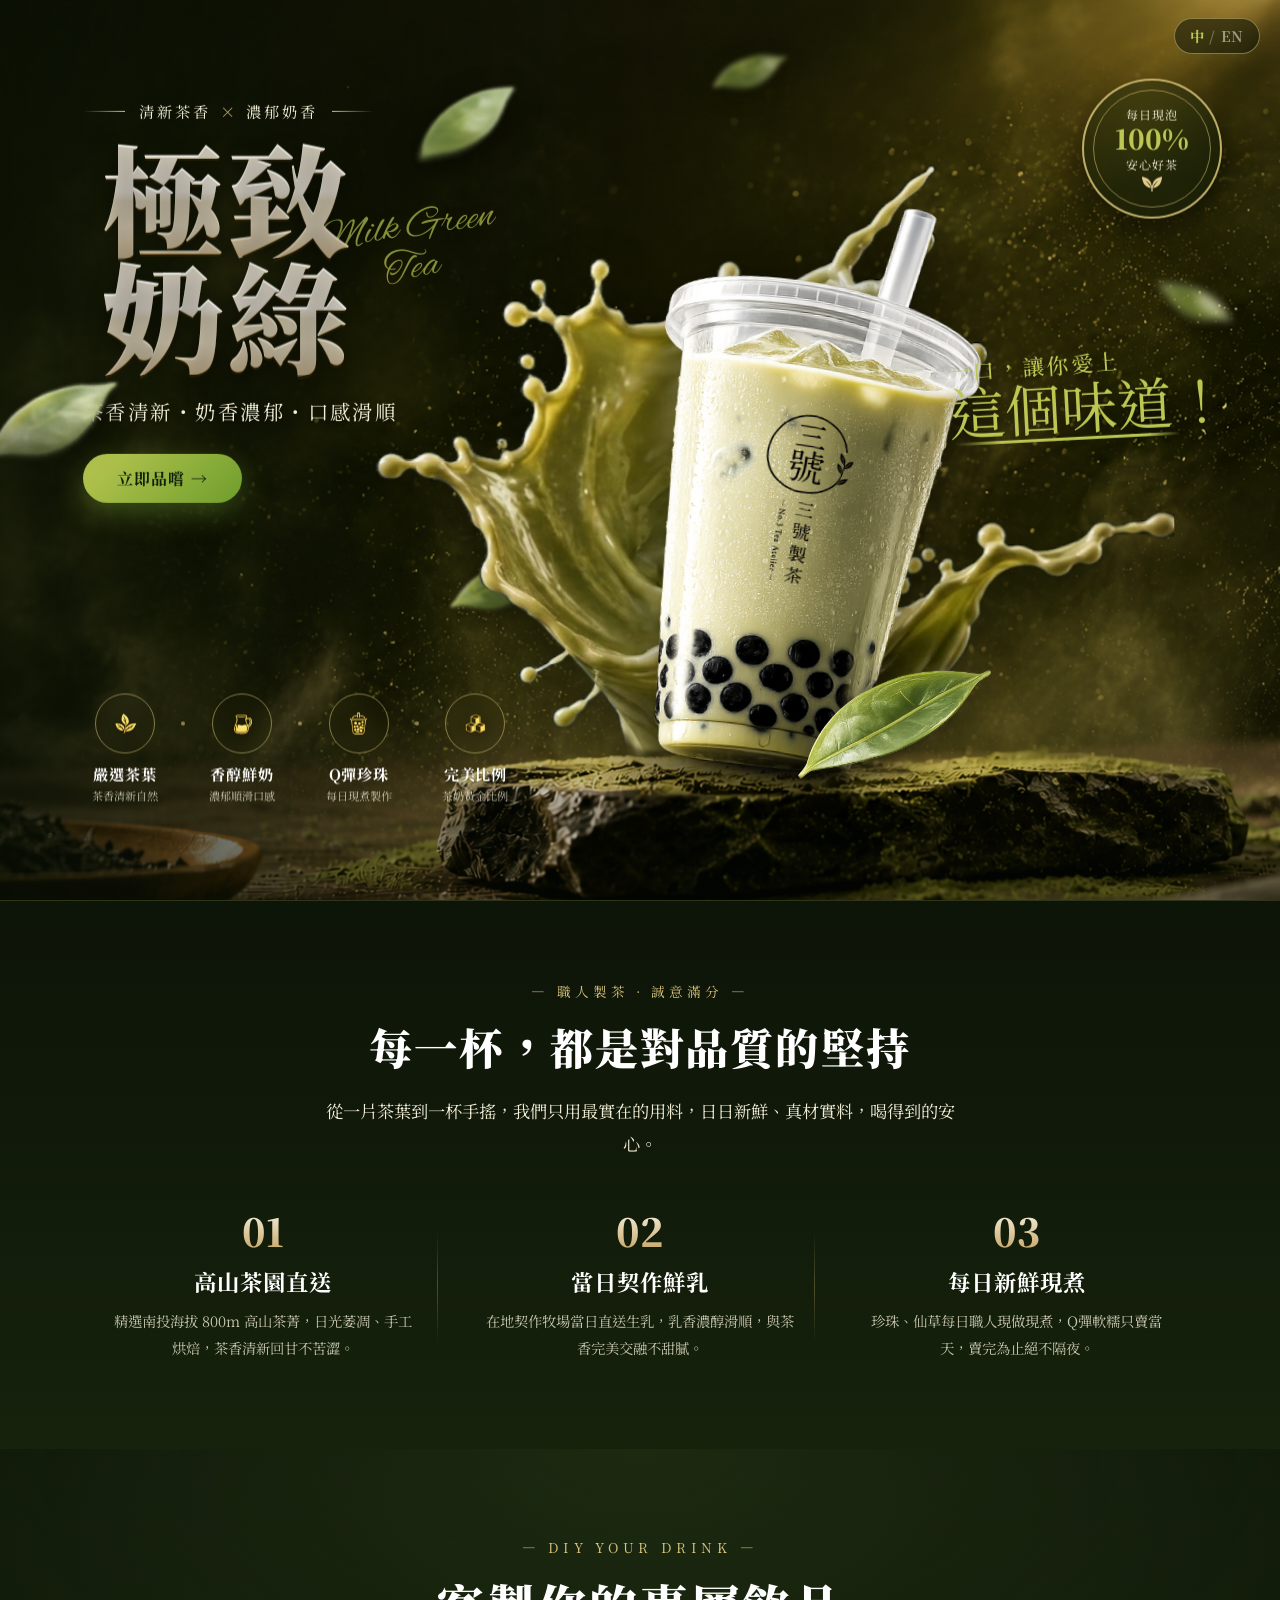
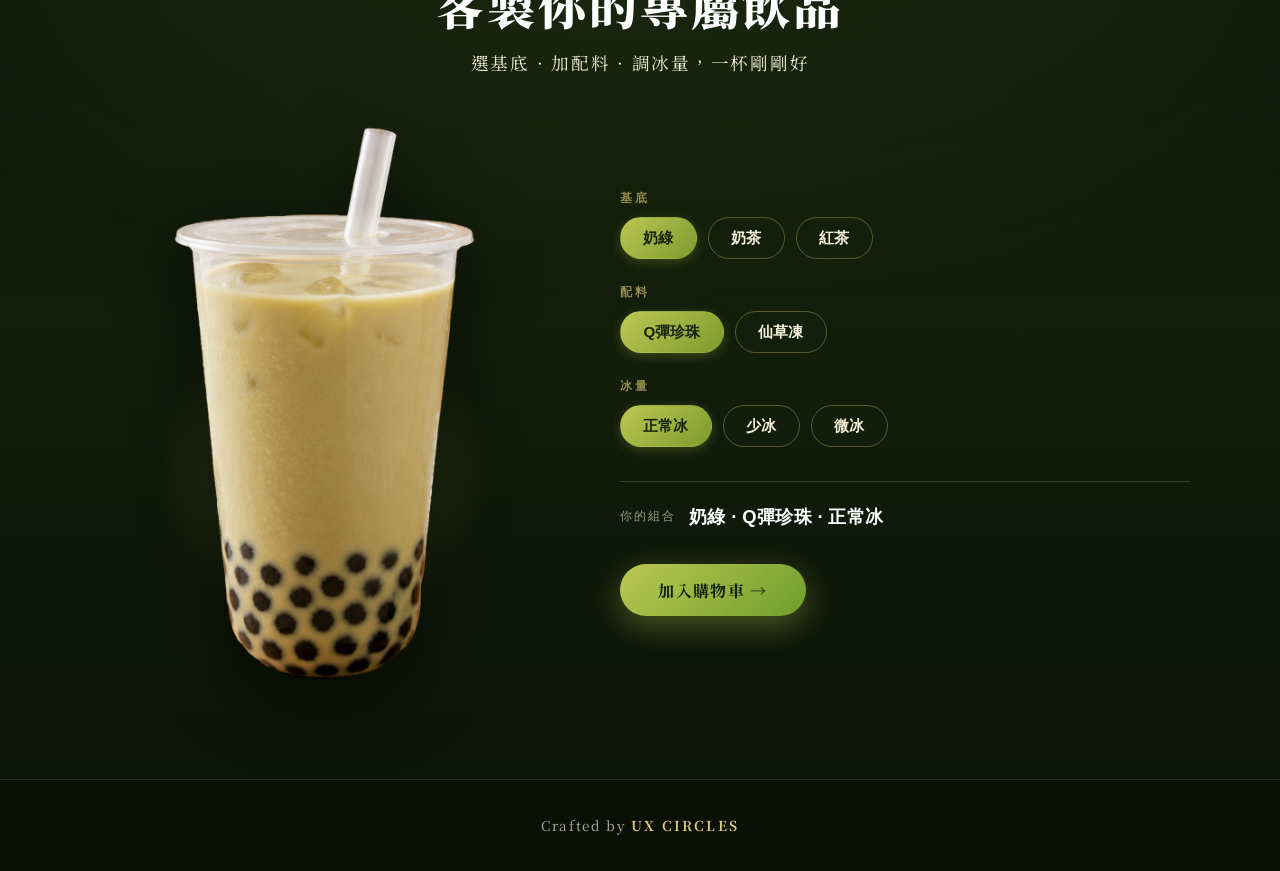
==== commit fc70d001: "Nudge mobile Milk Green Tea script rightward Co-Authored-By: Claude Opus 4.8 <noreply@anthropic.com>" ====
--- a/site/index.html
+++ b/site/index.html
@@ -37,7 +37,7 @@
   <link href="https://fonts.googleapis.com/css2?family=Alex+Brush&family=Cormorant+Garamond:wght@500;600;700&family=Fraunces:opsz,wght@9..144,500;9..144,600;9..144,700&family=Noto+Serif+TC:wght@500;700;900&family=Playfair+Display:wght@600;700;800;900&display=swap" rel="stylesheet" />
   <!-- 辰宇落雁體（emfont，OFL 免費可商用，動態子集化） -->
   <link rel="stylesheet" href="https://font.emtech.cc/css/ChenYuLuoYan" />
-  <link rel="stylesheet" href="style.css?v=16" />
+  <link rel="stylesheet" href="style.css?v=18" />
 </head>
 <body>
   <!-- 語言切換 -->
--- a/site/style.css
+++ b/site/style.css
@@ -412,7 +412,7 @@
     position: absolute;
     left: 100%; right: auto; bottom: auto;
     top: 24%;
-    margin-left: -3.5em;      /* 與中文的水平間距 */
+    margin-left: -0.5em;      /* 與中文的水平間距（負值越小越往右）*/
     text-align: left;
     transform: rotate(-8deg);
     font-size: clamp(1.4rem, 6vw, 2rem);
